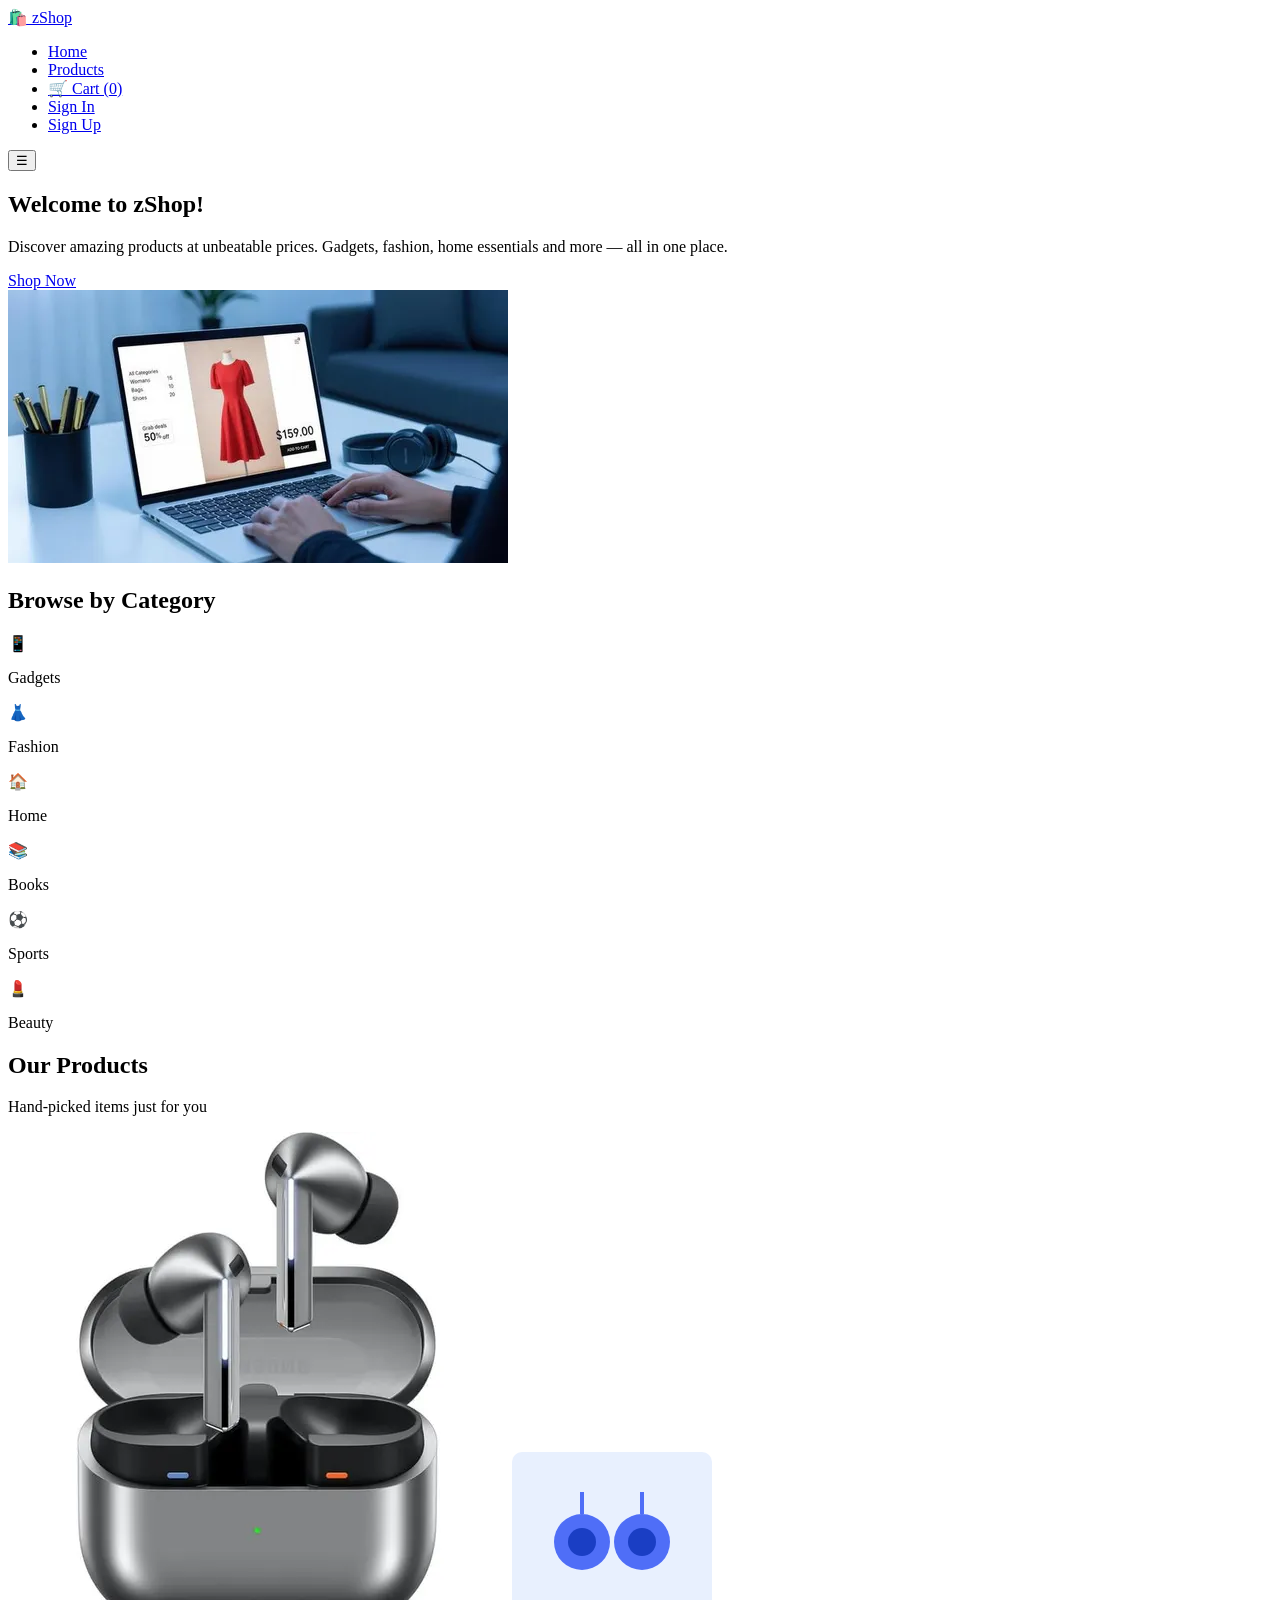
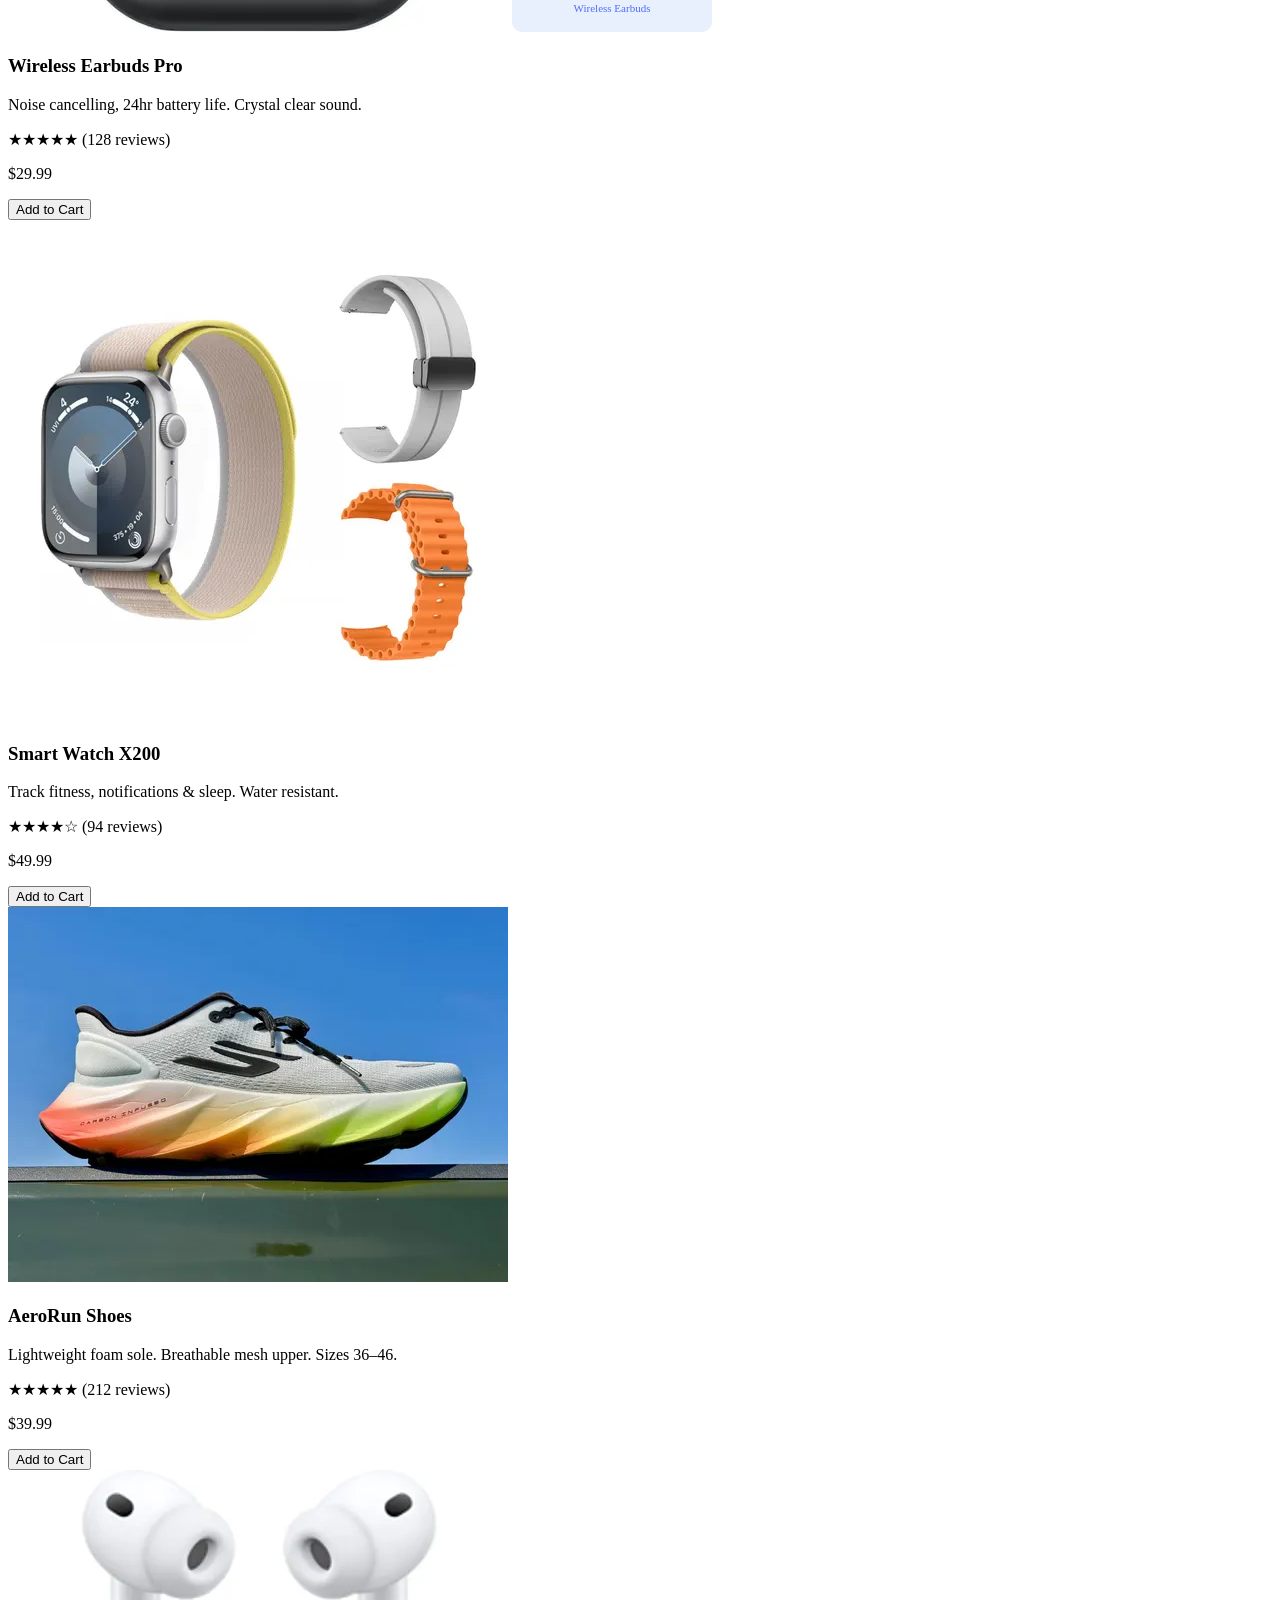
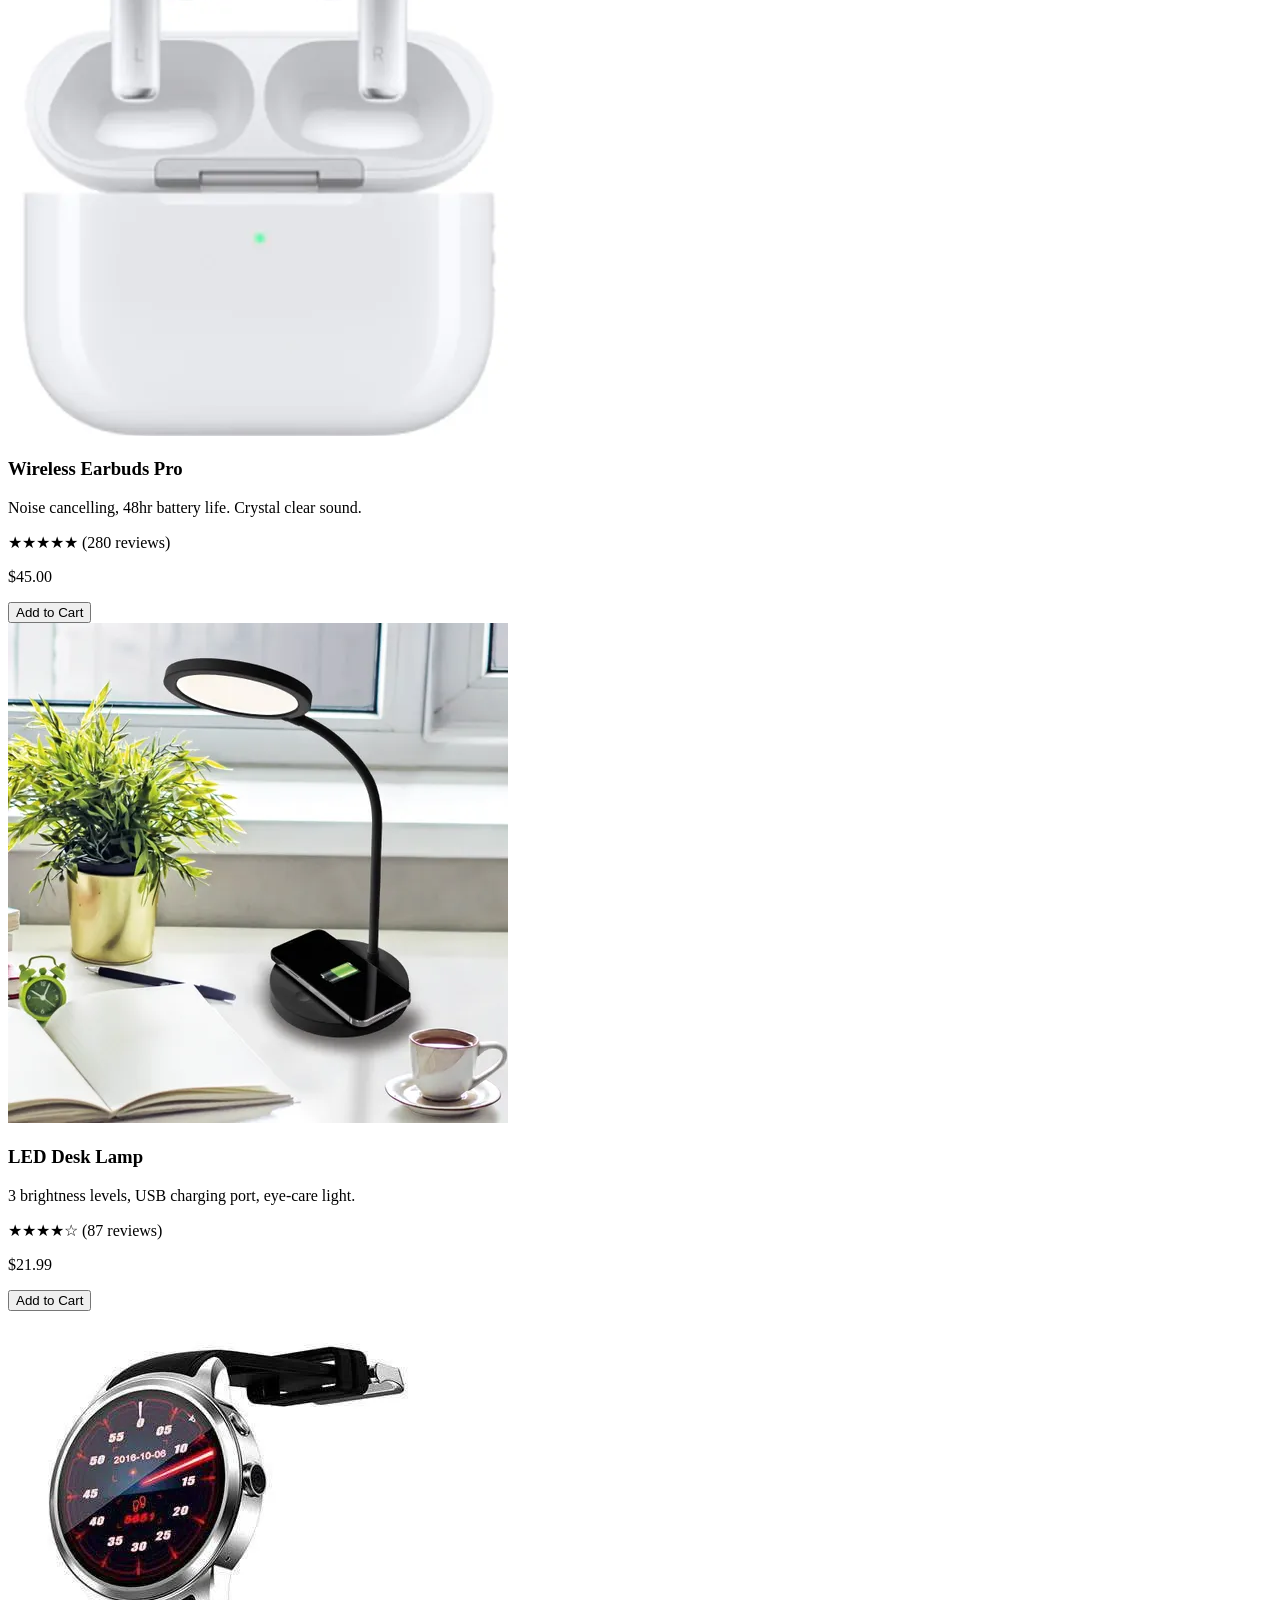
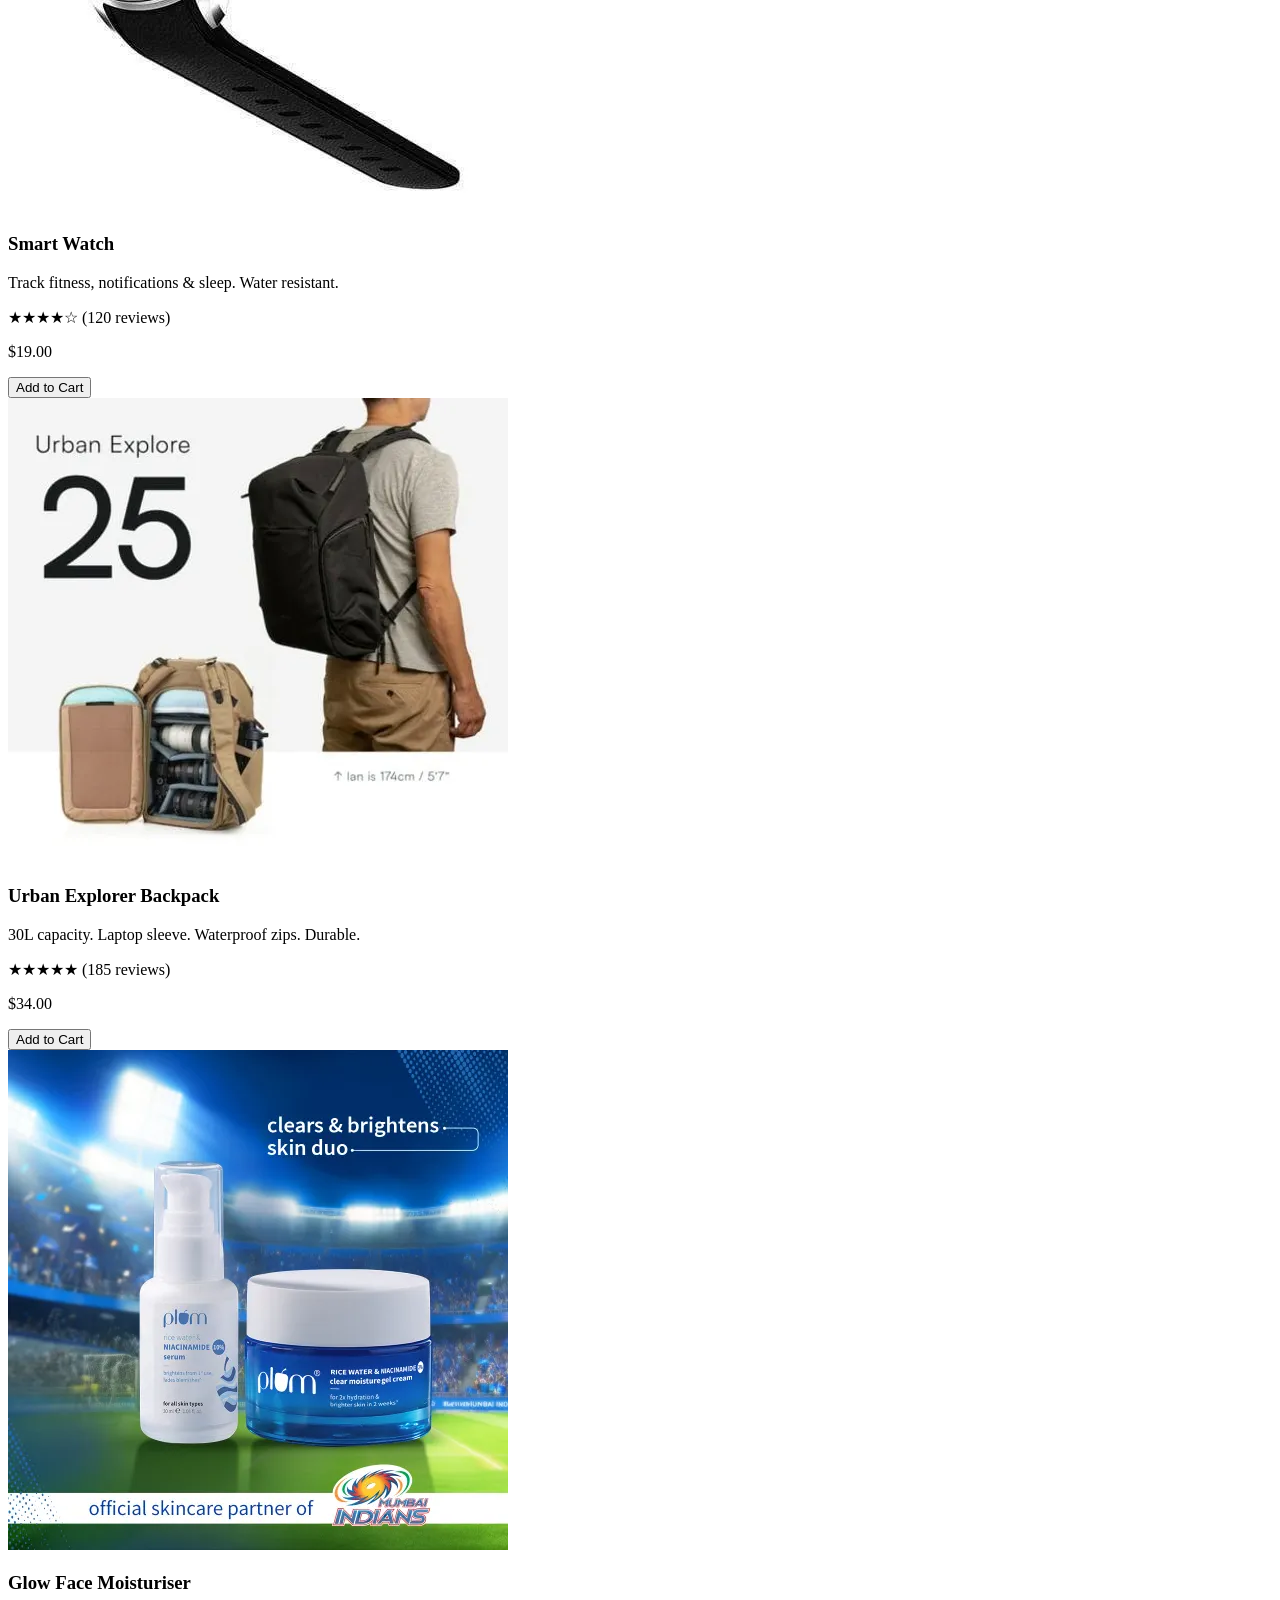
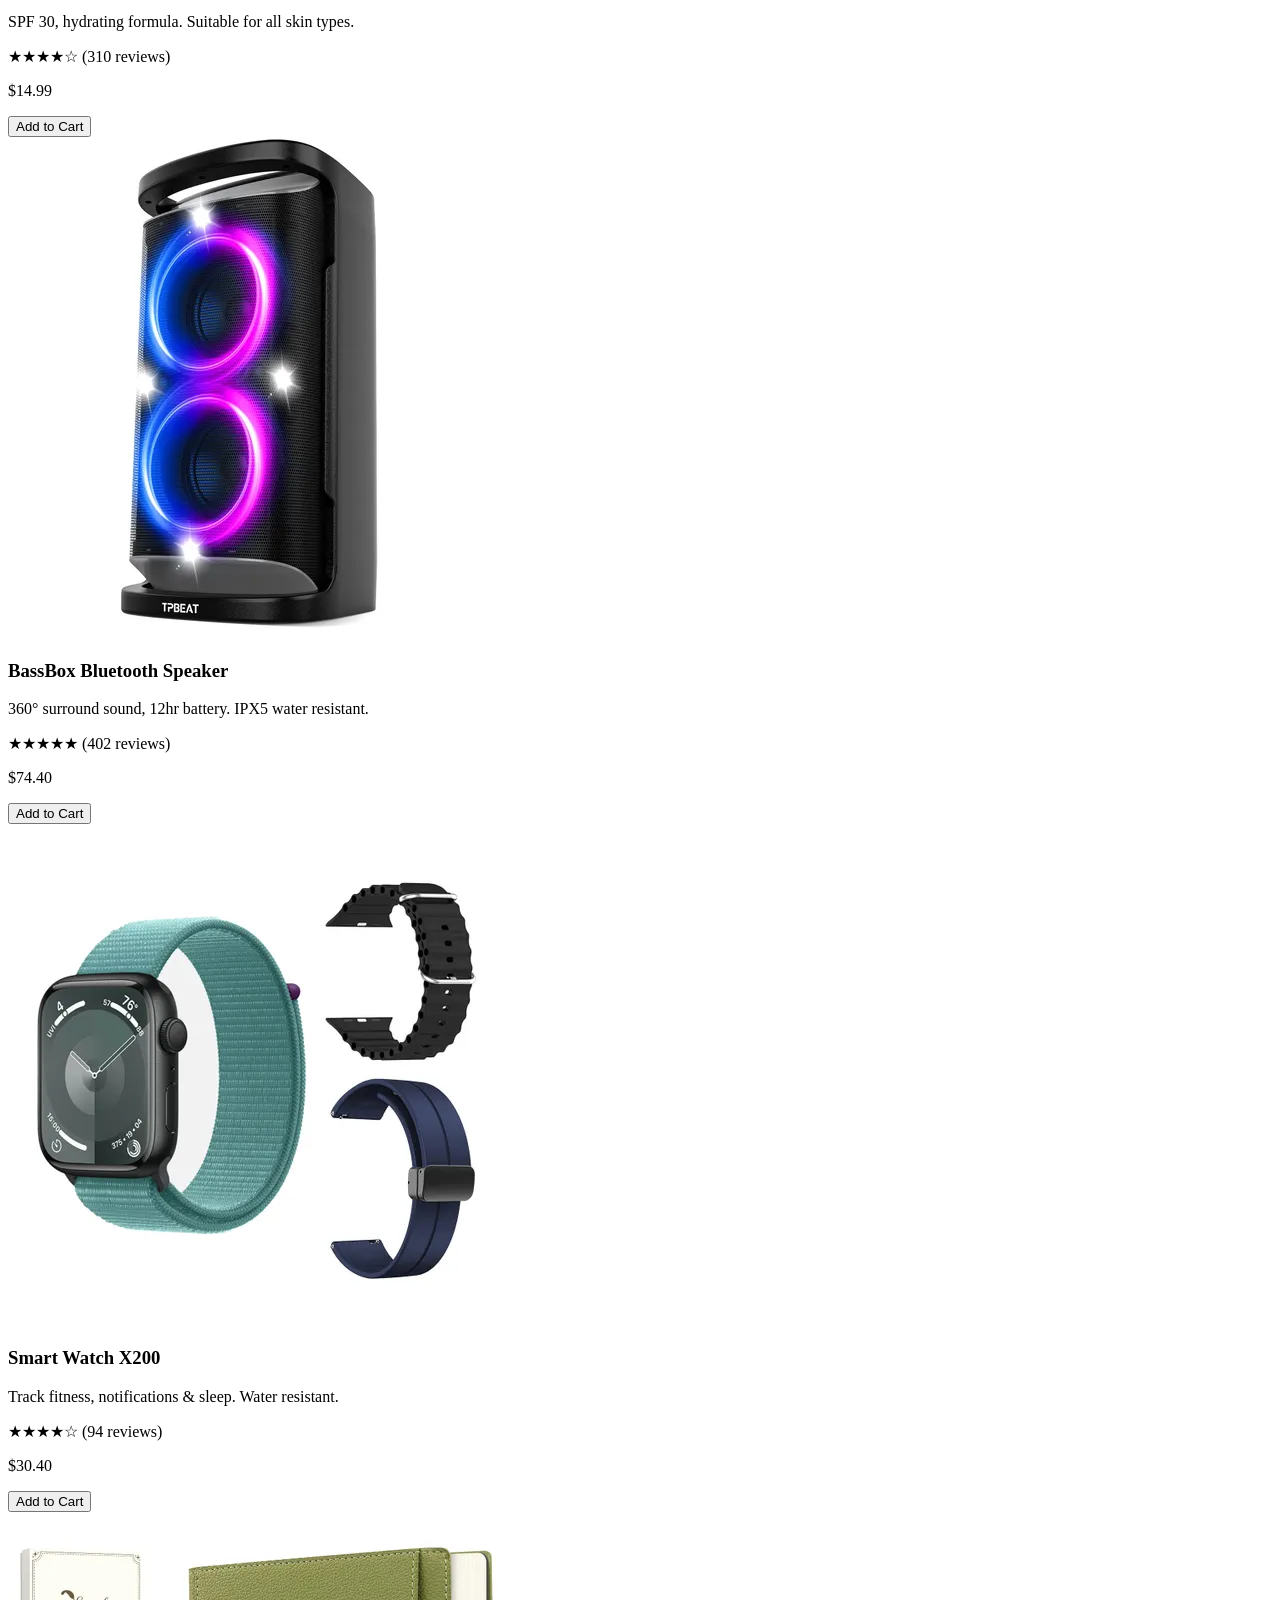
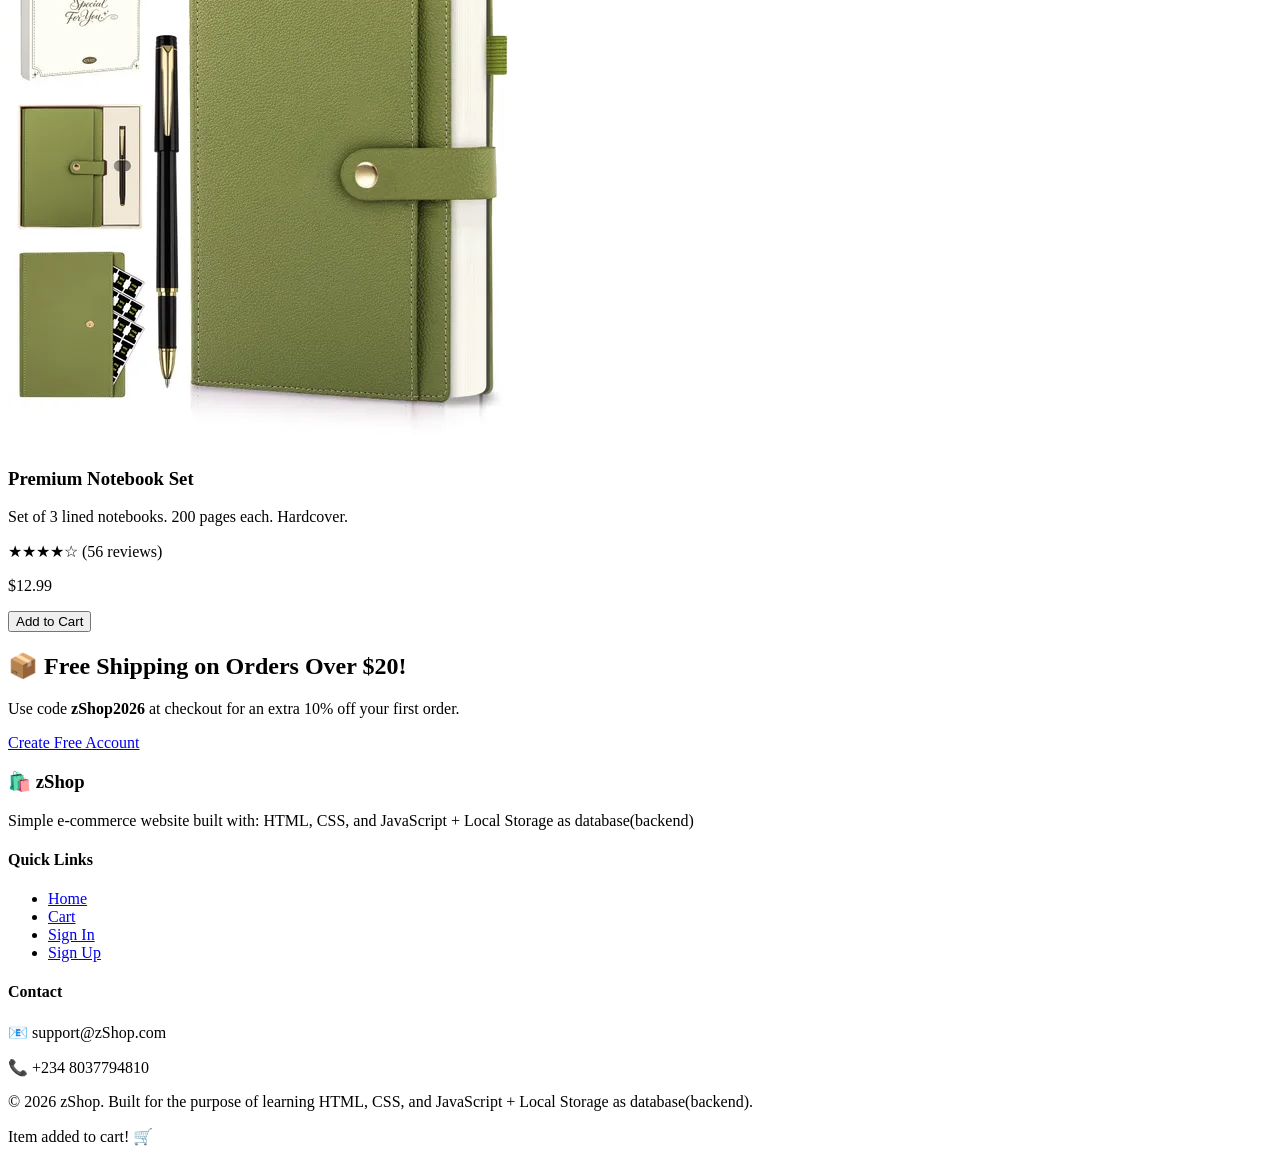
==== index.html @ 157aa1d8 "update: move other page file into pages directory" ====
<!DOCTYPE html>
<html lang="en">

  <head>
    <!-- The <head> section contains information ABOUT the page, not visible content -->

    <!-- This tells the browser what characters to use (standard for most languages) -->
    <meta charset="UTF-8" />

    <!-- This makes the page look correct on mobile phones -->
    <meta name="viewport" content="width=device-width, initial-scale=1.0" />

    <!-- The title that appears on the browser tab -->
    <title>zShop</title>

    <!-- 
      =============================================
      LINKING THE CSS FILE
      =============================================
      This line connects our style.css file to this HTML file.
      If you REMOVE this line, all the styling (colors, fonts, layout)
      will disappear and you will see plain HTML — that's great for teaching!
      The "rel" tells the browser this is a stylesheet.
      The "href" is the path to the CSS file.
    -->
    <link rel="stylesheet" href="style.css" />

    <!-- Google Font: Nunito (clean, friendly font for a shop) -->
    <link rel="preconnect" href="https://fonts.googleapis.com" />
    <link
      href="https://fonts.googleapis.com/css2?family=Nunito:wght@400;600;700;800&display=swap"
      rel="stylesheet"
    />
  </head>

  <body>
    <!-- 
      =============================================
      HEADER SECTION
      =============================================
      The <header> tag holds the top part of the page.
      It usually contains the logo and navigation links.
    -->
    <header class="site-header">

      <!-- Logo / Brand name -->
      <div class="logo">
        <a href="index.html">🛍️ zShop</a>
      </div>

      <!-- 
        NAVIGATION BAR
        <nav> holds links that help users move between pages.
        <ul> = unordered list (bullet list)
        <li> = list item
        <a>  = anchor tag (a clickable link)
      -->
      <nav class="main-nav">
        <ul>
          <li><a href="index.html" class="active">Home</a></li>
          <li><a href="index.html#products">Products</a></li>
          <li><a href="cart.html">🛒 Cart (<span id="cart-count">0</span>)</a></li>
          <li><a href="signin.html">Sign In</a></li>
          <li><a href="signup.html" class="btn-signup">Sign Up</a></li>
        </ul>
      </nav>

      <!-- Hamburger menu button (visible on small screens) -->
      <button class="hamburger" id="hamburger-btn">☰</button>

    </header>

    <!-- 
      =============================================
      MAIN CONTENT
      =============================================
      The <main> tag holds the main content of the page.
    -->
    <main>

      <!-- 
        HERO SECTION
        This is the big banner at the top of the page.
        "Hero" is a common web design term for this section.
      -->
      <section class="hero">
        <div class="hero-text">
          <h1>Welcome to zShop!</h1>
          <p>Discover amazing products at unbeatable prices. Gadgets, fashion, home essentials and more — all in one place.</p>
          <a href="#products" class="btn-hero">Shop Now</a>
        </div>
        <div class="hero-image">
          <!-- 
            SVG PLACEHOLDER IMAGE
            SVG stands for Scalable Vector Graphic. 
            This is a built-in image made with code.
            You can replace this with a real <img> tag later.
          -->

          <img src="./assets/images/hero-image.webp" alt="Hero Image">
        </div>
      </section>

      <!-- 
        =============================================
        CATEGORIES SECTION
        =============================================
        Quick category links to help users find items faster.
      -->
      <section class="categories">
        <h2>Browse by Category</h2>
        <div class="category-list">

          <div class="category-card">
            <span class="category-icon">📱</span>
            <p>Gadgets</p>
          </div>

          <div class="category-card">
            <span class="category-icon">👗</span>
            <p>Fashion</p>
          </div>

          <div class="category-card">
            <span class="category-icon">🏠</span>
            <p>Home</p>
          </div>

          <div class="category-card">
            <span class="category-icon">📚</span>
            <p>Books</p>
          </div>

          <div class="category-card">
            <span class="category-icon">⚽</span>
            <p>Sports</p>
          </div>

          <div class="category-card">
            <span class="category-icon">💄</span>
            <p>Beauty</p>
          </div>

        </div>
      </section>

      <!-- 
        =============================================
        PRODUCTS SECTION
        =============================================
        The "id" attribute is used to jump to this section when
        someone clicks "Shop Now" or "Products" in the nav.
        #products in a link means "go to the element with id=products".
      -->
      <section class="products-section" id="products">
        <h2>Our Products</h2>
        <p class="section-subtitle">Hand-picked items just for you</p>

        <!-- 
          PRODUCT GRID
          Each "product-card" is one product.
          They all sit inside "product-grid" which lines them up.
        -->
        <div class="product-grid">

          <!-- ===== PRODUCT 1: Wireless Earbuds ===== -->
          <div class="product-card">
            <div class="product-image">
                <img src="./assets/images/wireless-earbud-pro.webp" alt="Wireless Earbuds Pro">
              <svg viewBox="0 0 200 180" xmlns="http://www.w3.org/2000/svg" width="200" height="180">
                <rect width="200" height="180" fill="#e8f0fe" rx="10" />
                <circle cx="70" cy="90" r="28" fill="#4f6ef7" />
                <circle cx="130" cy="90" r="28" fill="#4f6ef7" />
                <circle cx="70" cy="90" r="14" fill="#1a3ec4" />
                <circle cx="130" cy="90" r="14" fill="#1a3ec4" />
                <line x1="70" y1="62" x2="70" y2="40" stroke="#4f6ef7" stroke-width="4" />
                <line x1="130" y1="62" x2="130" y2="40" stroke="#4f6ef7" stroke-width="4" />
                <text x="100" y="160" text-anchor="middle" fill="#4f6ef7" font-size="11">Wireless Earbuds</text>
              </svg>
            </div>
            <div class="product-info">
              <h3 class="product-name">Wireless Earbuds Pro</h3>
              <p class="product-description">Noise cancelling, 24hr battery life. Crystal clear sound.</p>
              <div class="product-rating">
                <span class="stars">★★★★★</span>
                <span class="review-count">(128 reviews)</span>
              </div>
              <p class="product-price">$29.99</p>
              <!-- 
                The "data-" attributes store information about the product.
                JavaScript will read these values when "Add to Cart" is clicked.
              -->
              <button
                class="btn-add-to-cart"
                data-id="1"
                data-name="Wireless Earbuds Pro"
                data-price="29.99"
                onclick="addToCart(this)"
              >
                Add to Cart
              </button>
            </div>
          </div>




          
          <!-- ===== PRODUCT 2: Smart Watch ===== -->
          <div class="product-card">
            <div class="product-image">
                <img src="./assets/images/smart-watch.webp" alt="">
            </div>
            <div class="product-info">
              <h3 class="product-name">Smart Watch X200</h3>
              <p class="product-description">Track fitness, notifications & sleep. Water resistant.</p>
              <div class="product-rating">
                <span class="stars">★★★★☆</span>
                <span class="review-count">(94 reviews)</span>
              </div>
              <p class="product-price">$49.99</p>
              <button
                class="btn-add-to-cart"
                data-id="2"
                data-name="Smart Watch X200"
                data-price="49.99"
                onclick="addToCart(this)"
              >
                Add to Cart
              </button>
            </div>
          </div>

          <!-- ===== PRODUCT 3: Running Shoes ===== -->
          <div class="product-card">
            <div class="product-image">
                <img src="./assets/images/AeroRun-Shoes.webp" alt="">
            </div>
            <div class="product-info">
              <h3 class="product-name">AeroRun Shoes</h3>
              <p class="product-description">Lightweight foam sole. Breathable mesh upper. Sizes 36–46.</p>
              <div class="product-rating">
                <span class="stars">★★★★★</span>
                <span class="review-count">(212 reviews)</span>
              </div>
              <p class="product-price">$39.99</p>
              <button
                class="btn-add-to-cart"
                data-id="3"
                data-name="AeroRun Shoes"
                data-price="39.99"
                onclick="addToCart(this)"
              >
                Add to Cart
              </button>
            </div>
          </div>


          <!-- ===== PRODUCT 4 : Wireless Earbuds ===== -->
          <div class="product-card">
            <div class="product-image">
                <img src="./assets/images/airpods_pro_3.webp" alt="Wireless Earbuds Pro">
            </div>
            <div class="product-info">
              <h3 class="product-name">Wireless Earbuds Pro</h3>
              <p class="product-description">Noise cancelling, 48hr battery life. Crystal clear sound.</p>
              <div class="product-rating">
                <span class="stars">★★★★★</span>
                <span class="review-count">(280 reviews)</span>
              </div>
              <p class="product-price">$45.00</p>
              <!-- 
                The "data-" attributes store information about the product.
                JavaScript will read these values when "Add to Cart" is clicked.
              -->
              <button
                class="btn-add-to-cart"
                data-id="1"
                data-name="Wireless Earbuds Pro"
                data-price="45.00"
                onclick="addToCart(this)"
              >
                Add to Cart
              </button>
            </div>
          </div>



          <!-- ===== PRODUCT 4: LED Desk Lamp ===== -->
          <div class="product-card">
            <div class="product-image">
                <img src="./assets/images/LED-Desk-Lamp.webp" alt="LED Desk Lamp">
            </div>
            <div class="product-info">
              <h3 class="product-name">LED Desk Lamp</h3>
              <p class="product-description">3 brightness levels, USB charging port, eye-care light.</p>
              <div class="product-rating">
                <span class="stars">★★★★☆</span>
                <span class="review-count">(87 reviews)</span>
              </div>
              <p class="product-price">$21.99</p>
              <button
                class="btn-add-to-cart"
                data-id="4"
                data-name="LED Desk Lamp"
                data-price="21.99"
                onclick="addToCart(this)"
              >
                Add to Cart
              </button>
            </div>
          </div>



          
          <!-- ===== PRODUCT 2: Smart Watch ===== -->
          <div class="product-card">
            <div class="product-image">
                <img src="./assets/images/smart-watch5.webp" alt="Smart Watch">
            </div>
            <div class="product-info">
              <h3 class="product-name">Smart Watch</h3>
              <p class="product-description">Track fitness, notifications & sleep. Water resistant.</p>
              <div class="product-rating">
                <span class="stars">★★★★☆</span>
                <span class="review-count">(120 reviews)</span>
              </div>
              <p class="product-price">$19.00</p>
              <button
                class="btn-add-to-cart"
                data-id="2"
                data-name="Smart Watch"
                data-price="19.00"
                onclick="addToCart(this)"
              >
                Add to Cart
              </button>
            </div>
          </div>




          <!-- ===== PRODUCT 5: Backpack ===== -->
          <div class="product-card">
            <div class="product-image">
                <img src="./assets/images/urban-explorer-backpack4.webp" alt="Urban Explorer Backpack">
            </div>
            <div class="product-info">
              <h3 class="product-name">Urban Explorer Backpack</h3>
              <p class="product-description">30L capacity. Laptop sleeve. Waterproof zips. Durable.</p>
              <div class="product-rating">
                <span class="stars">★★★★★</span>
                <span class="review-count">(185 reviews)</span>
              </div>
              <p class="product-price">$34.00</p>
              <button
                class="btn-add-to-cart"
                data-id="5"
                data-name="Urban Explorer Backpack"
                data-price="34.00"
                onclick="addToCart(this)"
              >
                Add to Cart
              </button>
            </div>
          </div>

          <!-- ===== PRODUCT 6: Face Moisturiser ===== -->
          <div class="product-card">
            <div class="product-image">
                <img src="./assets/images/glow-face-moisturiser5.webp" alt="Glow Face Moisturiser">
            </div>
            <div class="product-info">
              <h3 class="product-name">Glow Face Moisturiser</h3>
              <p class="product-description">SPF 30, hydrating formula. Suitable for all skin types.</p>
              <div class="product-rating">
                <span class="stars">★★★★☆</span>
                <span class="review-count">(310 reviews)</span>
              </div>
              <p class="product-price">$14.99</p>
              <button
                class="btn-add-to-cart"
                data-id="6"
                data-name="Glow Face Moisturiser"
                data-price="14.99"
                onclick="addToCart(this)"
              >
                Add to Cart
              </button>
            </div>
          </div>

          <!-- ===== PRODUCT 7: Bluetooth Speaker ===== -->
          <div class="product-card">
            <div class="product-image">
                <img src="./assets/images/bassBox-bluetooth-speaker6.webp" alt="BassBox Bluetooth Speaker">
            </div>
            <div class="product-info">
              <h3 class="product-name">BassBox Bluetooth Speaker</h3>
              <p class="product-description">360° surround sound, 12hr battery. IPX5 water resistant.</p>
              <div class="product-rating">
                <span class="stars">★★★★★</span>
                <span class="review-count">(402 reviews)</span>
              </div>
              <p class="product-price">$74.40</p>
              <button
                class="btn-add-to-cart"
                data-id="7"
                data-name="BassBox Bluetooth Speaker"
                data-price="74.40"
                onclick="addToCart(this)"
              >
                Add to Cart
              </button>
            </div>
          </div>




          
          <!-- ===== PRODUCT 2: Smart Watch ===== -->
          <div class="product-card">
            <div class="product-image">
                <img src="./assets/images/smart-watch2.webp" alt="">
            </div>
            <div class="product-info">
              <h3 class="product-name">Smart Watch X200</h3>
              <p class="product-description">Track fitness, notifications & sleep. Water resistant.</p>
              <div class="product-rating">
                <span class="stars">★★★★☆</span>
                <span class="review-count">(94 reviews)</span>
              </div>
              <p class="product-price">$30.40</p>
              <button
                class="btn-add-to-cart"
                data-id="2"
                data-name="Smart Watch X200"
                data-price="30.40"
                onclick="addToCart(this)"
              >
                Add to Cart
              </button>
            </div>
          </div>




          <!-- ===== PRODUCT 8: Notebook Set ===== -->
          <div class="product-card">
            <div class="product-image">
                <img src="./assets/images/premium-notebook-set8.webp" alt="Premium Notebook Set">
            </div>
            <div class="product-info">
              <h3 class="product-name">Premium Notebook Set</h3>
              <p class="product-description">Set of 3 lined notebooks. 200 pages each. Hardcover.</p>
              <div class="product-rating">
                <span class="stars">★★★★☆</span>
                <span class="review-count">(56 reviews)</span>
              </div>
              <p class="product-price">$12.99</p>
              <button
                class="btn-add-to-cart"
                data-id="8"
                data-name="Premium Notebook Set"
                data-price="12.99"
                onclick="addToCart(this)"
              >
                Add to Cart
              </button>
            </div>
          </div>

        </div>
        <!-- End of product-grid -->

      </section>
      <!-- End of products-section -->

      <!-- 
        =============================================
        BANNER / PROMO SECTION
        =============================================
      -->
      <section class="promo-banner">
        <div class="promo-content">
          <h2>📦 Free Shipping on Orders Over $20!</h2>
          <p>Use code <strong>zShop2026</strong> at checkout for an extra 10% off your first order.</p>
          <a href="signup.html" class="btn-promo">Create Free Account</a>
        </div>
      </section>

    </main>
    <!-- End of main -->

    <!-- 
      =============================================
      FOOTER SECTION
      =============================================
      The <footer> tag holds information at the bottom of the page.
    -->
    <footer class="site-footer">
      <div class="footer-content">

        <div class="footer-brand">
          <h3>🛍️ zShop</h3>
          <p>Simple e-commerce website built with: HTML, CSS, and JavaScript + Local Storage as database(backend)</p>
        </div>

        <div class="footer-links">
          <h4>Quick Links</h4>
          <ul>
            <li><a href="index.html">Home</a></li>
            <li><a href="cart.html">Cart</a></li>
            <li><a href="signin.html">Sign In</a></li>
            <li><a href="signup.html">Sign Up</a></li>
          </ul>
        </div>

        <div class="footer-contact">
          <h4>Contact</h4>
          <p>📧 support@zShop.com</p>
          <p>📞 +234 8037794810 </p>
        </div>

      </div>

      <!-- Copyright line at the very bottom -->
      <div class="footer-bottom">
        <p>© 2026 zShop. Built for the purpose of learning HTML, CSS, and JavaScript + Local Storage as database(backend).</p>
      </div>

    </footer>

    <!-- 
      =============================================
      A small toast notification (pops up when item added to cart)
      This is hidden by default. JavaScript will show it.
    -->
    <div class="toast" id="toast-message">
      Item added to cart! 🛒
    </div>

    <!-- 
      =============================================
      LINKING THE JAVASCRIPT FILE
      =============================================
      This connects our main.js file.
      It goes at the BOTTOM of the body so the HTML loads first.
      If you REMOVE this line, buttons won't work.
      The "defer" keyword means: wait for HTML to load, then run JS.
    -->
    <script src="script.js"></script>

  </body>

</html>
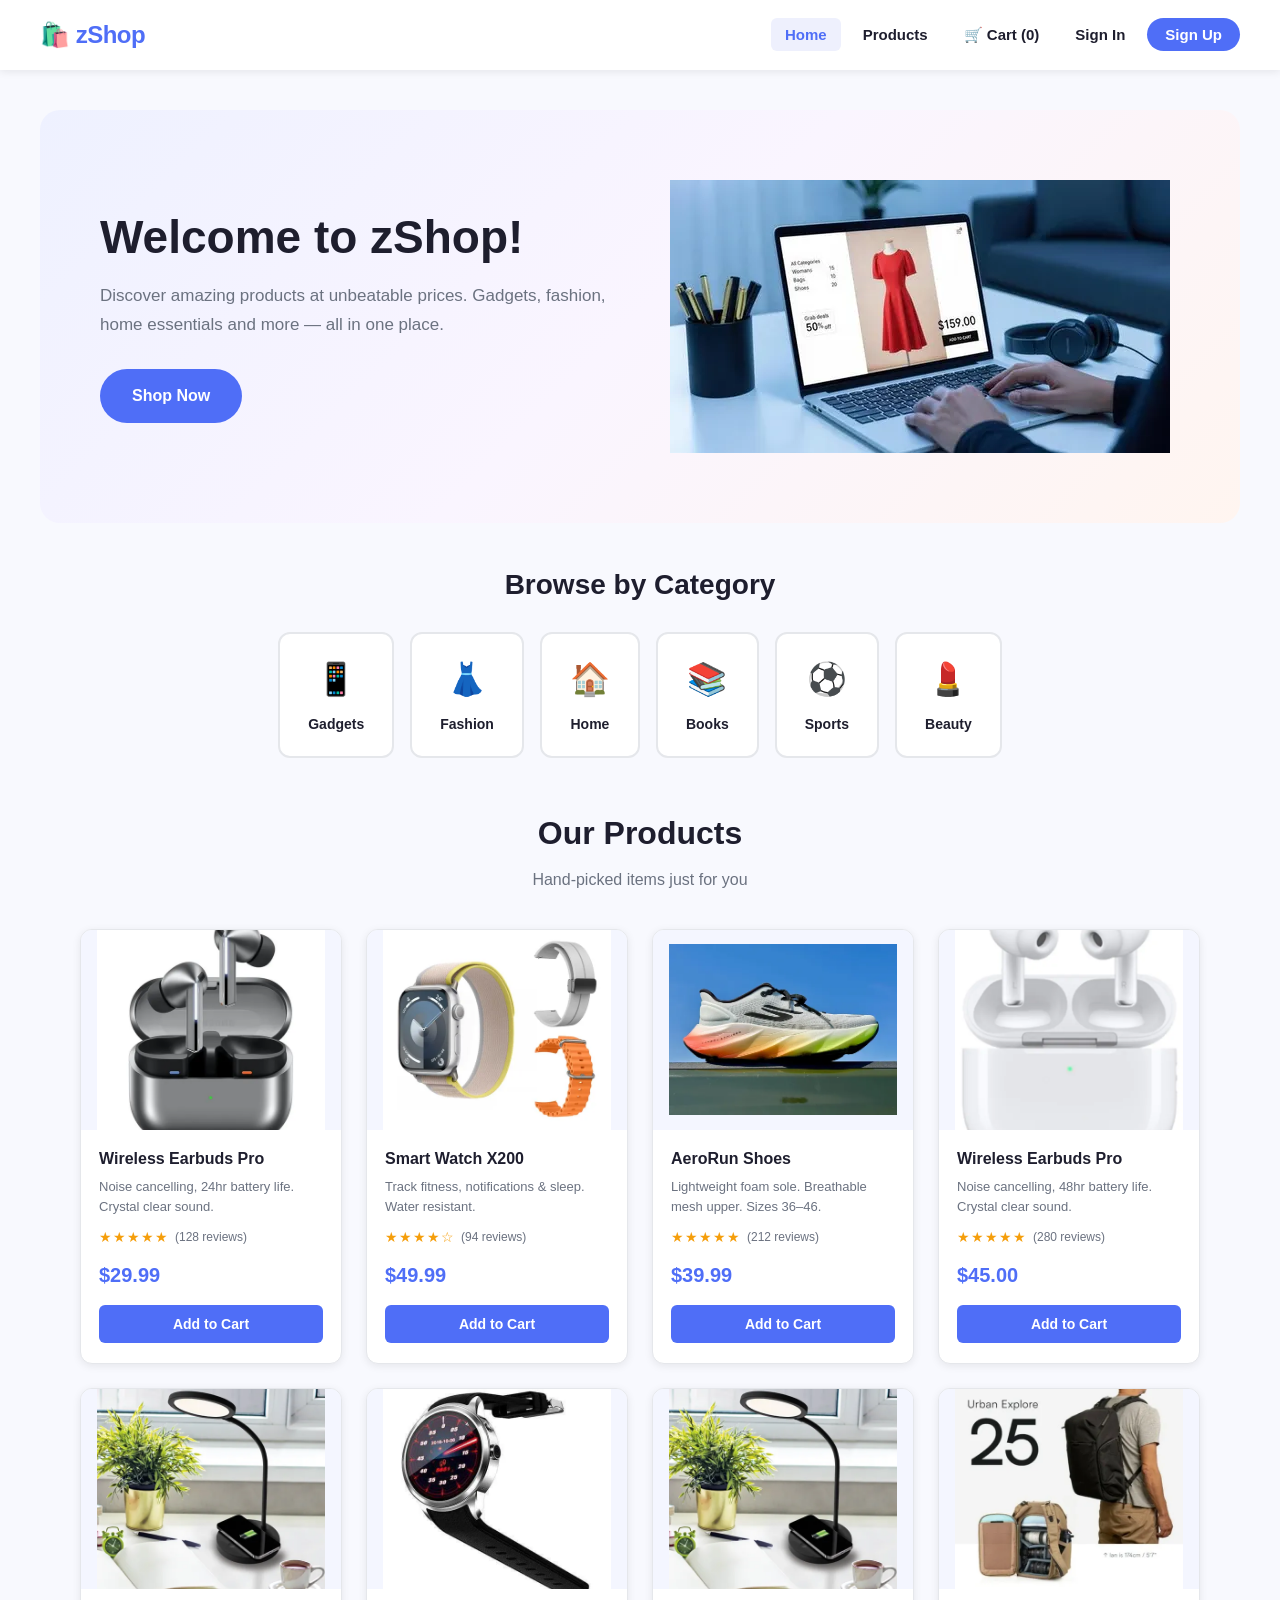
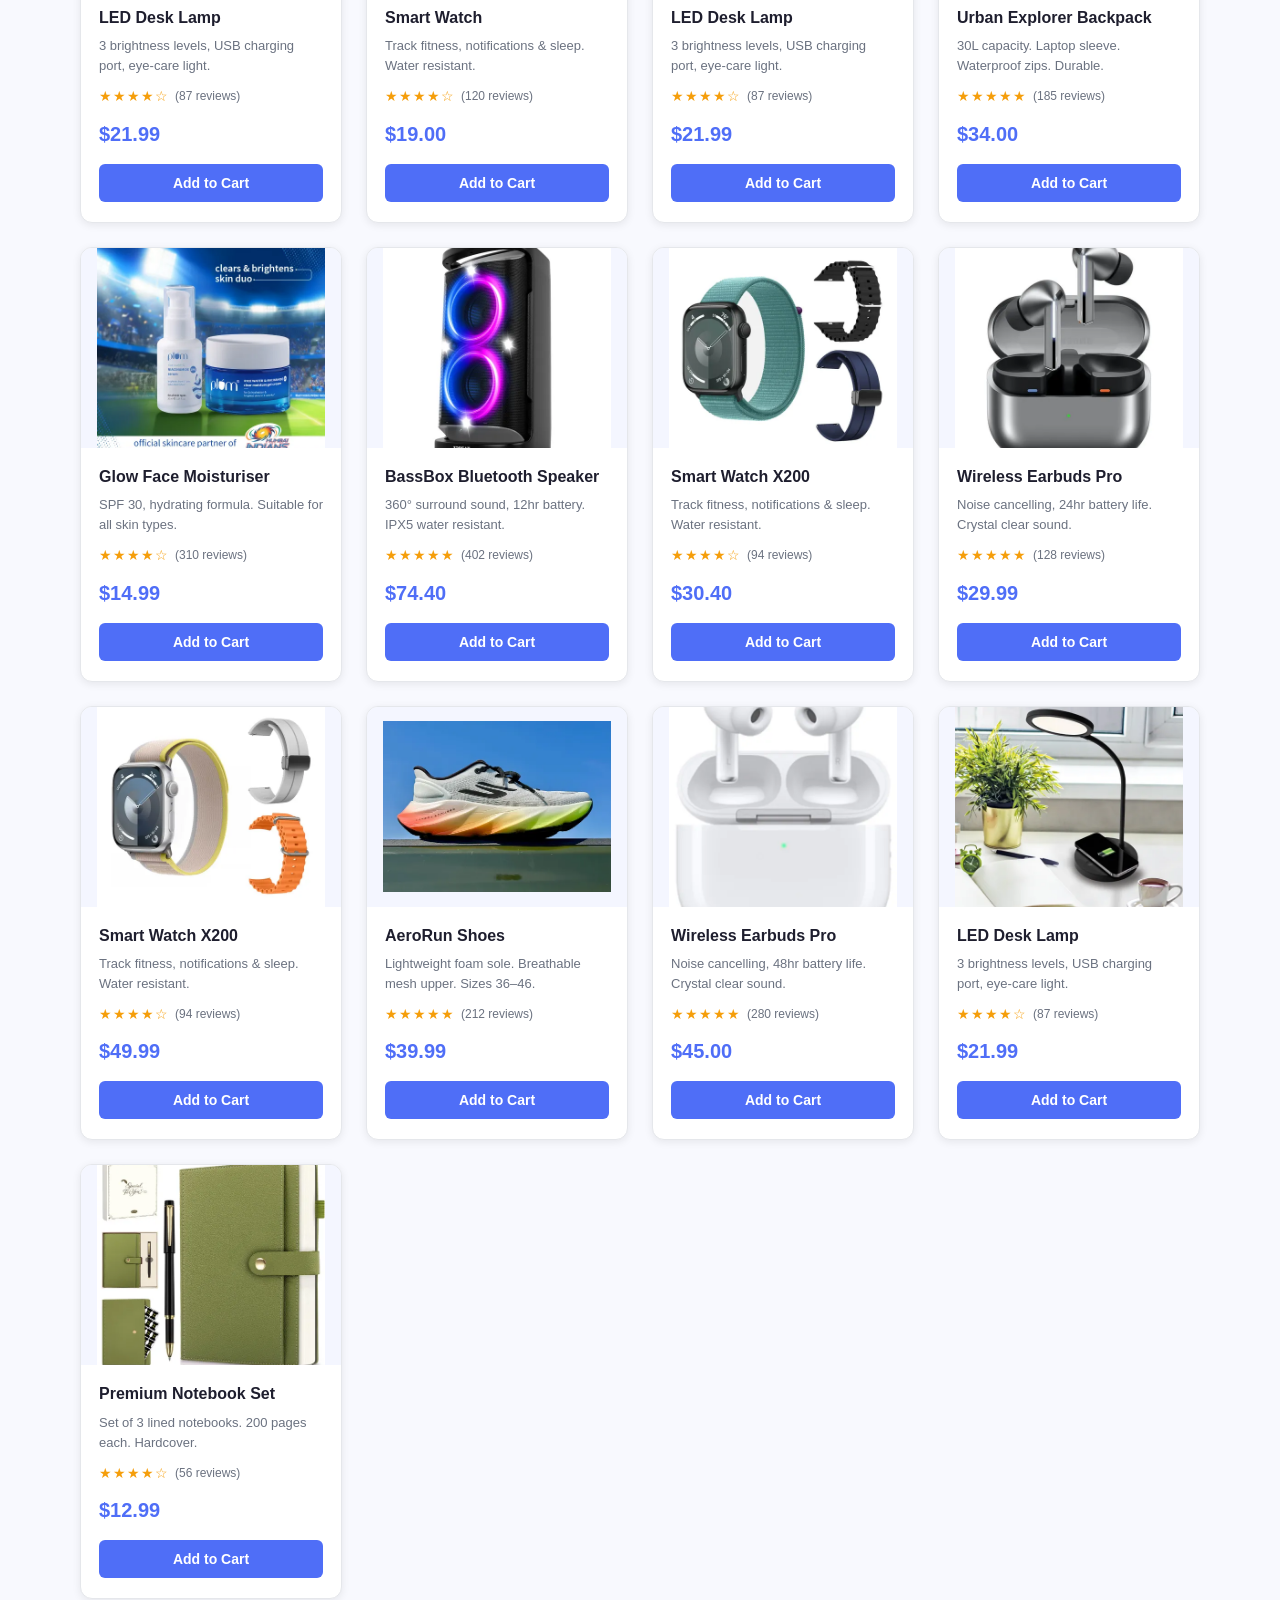
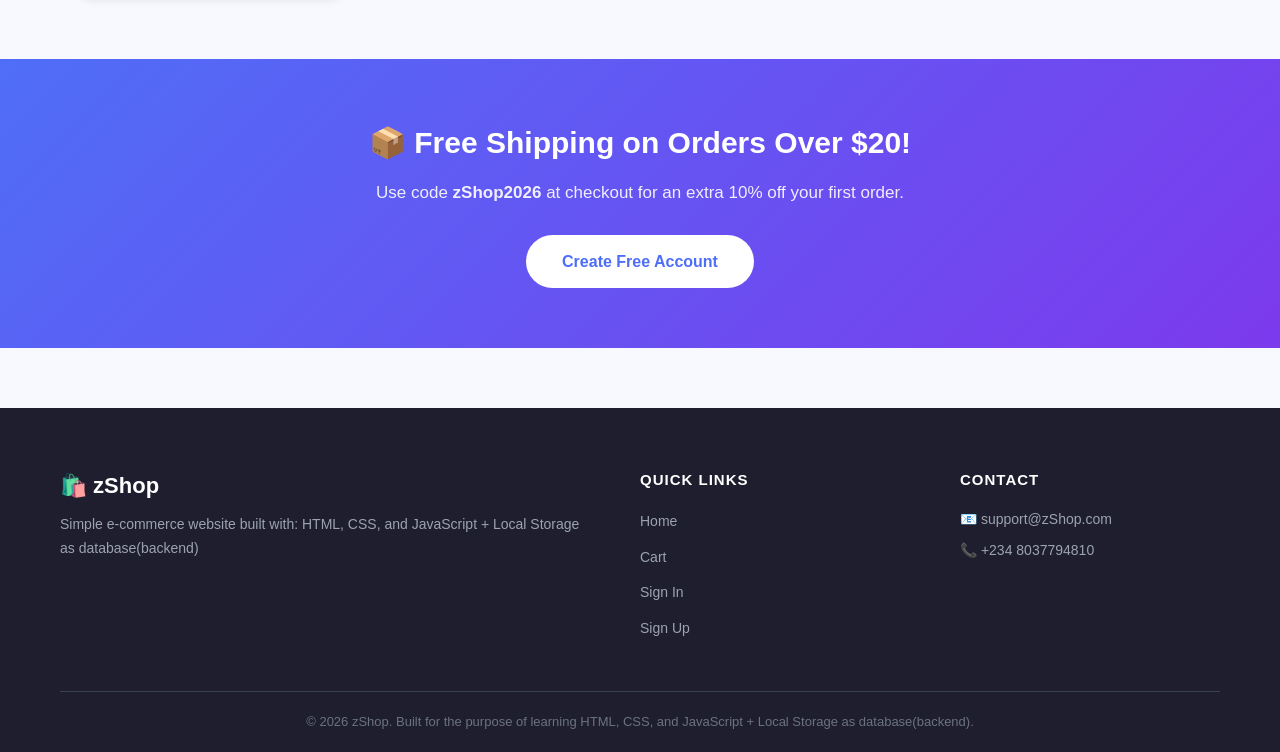
==== commit 38c0564a: "update: add more prodduct and correct page linking" ====
--- a/index.html
+++ b/index.html
@@ -23,7 +23,7 @@
       The "rel" tells the browser this is a stylesheet.
       The "href" is the path to the CSS file.
     -->
-    <link rel="stylesheet" href="style.css" />
+    <link rel="stylesheet" href="./pages/style.css" />
 
     <!-- Google Font: Nunito (clean, friendly font for a shop) -->
     <link rel="preconnect" href="https://fonts.googleapis.com" />
@@ -59,9 +59,9 @@
         <ul>
           <li><a href="index.html" class="active">Home</a></li>
           <li><a href="index.html#products">Products</a></li>
-          <li><a href="cart.html">🛒 Cart (<span id="cart-count">0</span>)</a></li>
-          <li><a href="signin.html">Sign In</a></li>
-          <li><a href="signup.html" class="btn-signup">Sign Up</a></li>
+          <li><a href="./pages/cart.html">🛒 Cart (<span id="cart-count">0</span>)</a></li>
+          <li><a href="./pages/signin.html">Sign In</a></li>
+          <li><a href="./pages/signup.html" class="btn-signup">Sign Up</a></li>
         </ul>
       </nav>
 
@@ -344,6 +344,32 @@
 
 
 
+          <!-- ===== PRODUCT 4: LED Desk Lamp ===== -->
+          <div class="product-card">
+            <div class="product-image">
+                <img src="./assets/images/LED-Desk-Lamp.webp  " alt="LED Desk Lamp">
+            </div>
+            <div class="product-info">
+              <h3 class="product-name">LED Desk Lamp</h3>
+              <p class="product-description">3 brightness levels, USB charging port, eye-care light.</p>
+              <div class="product-rating">
+                <span class="stars">★★★★☆</span>
+                <span class="review-count">(87 reviews)</span>
+              </div>
+              <p class="product-price">$21.99</p>
+              <button
+                class="btn-add-to-cart"
+                data-id="4"
+                data-name="LED Desk Lamp"
+                data-price="21.99"
+                onclick="addToCart(this)"
+              >
+                Add to Cart
+              </button>
+            </div>
+          </div>
+
+
           <!-- ===== PRODUCT 5: Backpack ===== -->
           <div class="product-card">
             <div class="product-image">
@@ -448,6 +474,158 @@
             </div>
           </div>
 
+
+
+          
+          <!-- ===== PRODUCT 1: Wireless Earbuds ===== -->
+          <div class="product-card">
+            <div class="product-image">
+                <img src="./assets/images/wireless-earbud-pro.webp" alt="Wireless Earbuds Pro">
+              <svg viewBox="0 0 200 180" xmlns="http://www.w3.org/2000/svg" width="200" height="180">
+                <rect width="200" height="180" fill="#e8f0fe" rx="10" />
+                <circle cx="70" cy="90" r="28" fill="#4f6ef7" />
+                <circle cx="130" cy="90" r="28" fill="#4f6ef7" />
+                <circle cx="70" cy="90" r="14" fill="#1a3ec4" />
+                <circle cx="130" cy="90" r="14" fill="#1a3ec4" />
+                <line x1="70" y1="62" x2="70" y2="40" stroke="#4f6ef7" stroke-width="4" />
+                <line x1="130" y1="62" x2="130" y2="40" stroke="#4f6ef7" stroke-width="4" />
+                <text x="100" y="160" text-anchor="middle" fill="#4f6ef7" font-size="11">Wireless Earbuds</text>
+              </svg>
+            </div>
+            <div class="product-info">
+              <h3 class="product-name">Wireless Earbuds Pro</h3>
+              <p class="product-description">Noise cancelling, 24hr battery life. Crystal clear sound.</p>
+              <div class="product-rating">
+                <span class="stars">★★★★★</span>
+                <span class="review-count">(128 reviews)</span>
+              </div>
+              <p class="product-price">$29.99</p>
+              <!-- 
+                The "data-" attributes store information about the product.
+                JavaScript will read these values when "Add to Cart" is clicked.
+              -->
+              <button
+                class="btn-add-to-cart"
+                data-id="1"
+                data-name="Wireless Earbuds Pro"
+                data-price="29.99"
+                onclick="addToCart(this)"
+              >
+                Add to Cart
+              </button>
+            </div>
+          </div>
+
+
+
+
+          
+          <!-- ===== PRODUCT 2: Smart Watch ===== -->
+          <div class="product-card">
+            <div class="product-image">
+                <img src="./assets/images/smart-watch.webp" alt="">
+            </div>
+            <div class="product-info">
+              <h3 class="product-name">Smart Watch X200</h3>
+              <p class="product-description">Track fitness, notifications & sleep. Water resistant.</p>
+              <div class="product-rating">
+                <span class="stars">★★★★☆</span>
+                <span class="review-count">(94 reviews)</span>
+              </div>
+              <p class="product-price">$49.99</p>
+              <button
+                class="btn-add-to-cart"
+                data-id="2"
+                data-name="Smart Watch X200"
+                data-price="49.99"
+                onclick="addToCart(this)"
+              >
+                Add to Cart
+              </button>
+            </div>
+          </div>
+
+          <!-- ===== PRODUCT 3: Running Shoes ===== -->
+          <div class="product-card">
+            <div class="product-image">
+                <img src="./assets/images/AeroRun-Shoes.webp" alt="">
+            </div>
+            <div class="product-info">
+              <h3 class="product-name">AeroRun Shoes</h3>
+              <p class="product-description">Lightweight foam sole. Breathable mesh upper. Sizes 36–46.</p>
+              <div class="product-rating">
+                <span class="stars">★★★★★</span>
+                <span class="review-count">(212 reviews)</span>
+              </div>
+              <p class="product-price">$39.99</p>
+              <button
+                class="btn-add-to-cart"
+                data-id="3"
+                data-name="AeroRun Shoes"
+                data-price="39.99"
+                onclick="addToCart(this)"
+              >
+                Add to Cart
+              </button>
+            </div>
+          </div>
+
+
+          <!-- ===== PRODUCT 4 : Wireless Earbuds ===== -->
+          <div class="product-card">
+            <div class="product-image">
+                <img src="./assets/images/airpods_pro_3.webp" alt="Wireless Earbuds Pro">
+            </div>
+            <div class="product-info">
+              <h3 class="product-name">Wireless Earbuds Pro</h3>
+              <p class="product-description">Noise cancelling, 48hr battery life. Crystal clear sound.</p>
+              <div class="product-rating">
+                <span class="stars">★★★★★</span>
+                <span class="review-count">(280 reviews)</span>
+              </div>
+              <p class="product-price">$45.00</p>
+              <!-- 
+                The "data-" attributes store information about the product.
+                JavaScript will read these values when "Add to Cart" is clicked.
+              -->
+              <button
+                class="btn-add-to-cart"
+                data-id="1"
+                data-name="Wireless Earbuds Pro"
+                data-price="45.00"
+                onclick="addToCart(this)"
+              >
+                Add to Cart
+              </button>
+            </div>
+          </div>
+
+
+
+          <!-- ===== PRODUCT 4: LED Desk Lamp ===== -->
+          <div class="product-card">
+            <div class="product-image">
+                <img src="./assets/images/LED-Desk-Lamp.webp" alt="LED Desk Lamp">
+            </div>
+            <div class="product-info">
+              <h3 class="product-name">LED Desk Lamp</h3>
+              <p class="product-description">3 brightness levels, USB charging port, eye-care light.</p>
+              <div class="product-rating">
+                <span class="stars">★★★★☆</span>
+                <span class="review-count">(87 reviews)</span>
+              </div>
+              <p class="product-price">$21.99</p>
+              <button
+                class="btn-add-to-cart"
+                data-id="4"
+                data-name="LED Desk Lamp"
+                data-price="21.99"
+                onclick="addToCart(this)"
+              >
+                Add to Cart
+              </button>
+            </div>
+          </div>
 
 
 
--- a/pages/style.css
+++ b/pages/style.css
@@ -0,0 +1,1254 @@
+/*
+  ================================================================
+  SHOPLEARN — style.css
+  ================================================================
+  This file controls ALL the visual appearance of the website.
+  If you unlink this file from index.html, the page will look
+  like plain text — no colors, no layout, no fonts. That is
+  perfectly normal! That is what raw HTML looks like.
+
+  HOW CSS WORKS:
+  selector { property: value; }
+
+  The SELECTOR picks which HTML element to style.
+  The PROPERTY is what you want to change (color, size, etc).
+  The VALUE is what you want it to look like.
+
+  Example:
+  h1 { color: blue; }
+  — This makes every <h1> text blue.
+  ================================================================
+*/
+
+
+/* ================================================================
+   1. CSS VARIABLES (Custom Properties)
+   ================================================================
+   Variables let us store values and reuse them everywhere.
+   If we want to change the main blue color, we change it ONCE here
+   and it updates everywhere on the page automatically.
+   Variables are defined inside :root which means "the whole page".
+*/
+
+:root {
+  --color-primary: #4f6ef7;       /* Main blue used for buttons, links */
+  --color-primary-dark: #3a56d4;  /* Darker blue for hover effects */
+  --color-accent: #ff6b35;        /* Orange accent for highlights */
+  --color-background: #f8f9fe;    /* Very light blue-grey page background */
+  --color-white: #ffffff;
+  --color-text: #1e1e2e;          /* Dark text colour */
+  --color-text-light: #6b7280;    /* Grey text for descriptions */
+  --color-border: #e5e7eb;        /* Light grey for borders */
+  --color-success: #22c55e;       /* Green for success messages */
+  --color-star: #f59e0b;          /* Gold/amber for star ratings */
+
+  --font-main: 'Nunito', sans-serif;
+
+  --shadow-small: 0px 2px 8px rgba(0, 0, 0, 0.08);
+  --shadow-medium: 0px 4px 20px rgba(0, 0, 0, 0.12);
+  --shadow-large: 0px 8px 32px rgba(0, 0, 0, 0.16);
+
+  --border-radius: 12px;
+  --border-radius-small: 6px;
+  --border-radius-large: 20px;
+}
+
+
+/* ================================================================
+   2. RESET & BASE STYLES
+   ================================================================
+   Different browsers have their own default styles.
+   A "reset" removes those defaults so our page looks the same
+   everywhere (Chrome, Firefox, Safari, etc.).
+*/
+
+/* This selects EVERY single element on the page */
+* {
+  margin: 0;              /* Remove default spacing outside elements */
+  padding: 0;             /* Remove default spacing inside elements */
+  box-sizing: border-box; /* Makes sizing more predictable */
+}
+
+/* Base styles for the whole page */
+body {
+  font-family: var(--font-main);
+  background-color: var(--color-background);
+  color: var(--color-text);
+  font-size: 16px;
+  line-height: 1.6;       /* Space between lines of text */
+}
+
+/* Remove bullet points from ALL lists on the page */
+ul {
+  list-style: none;
+}
+
+/* Remove the underline from ALL links on the page */
+a {
+  text-decoration: none;
+  color: inherit;         /* Inherit means "use the same color as the parent" */
+}
+
+/* Make images flexible so they never overflow their container */
+img {
+  max-width: 100%;
+  display: block;
+}
+
+/* Make SVG images also flexible */
+svg {
+  max-width: 100%;
+  height: auto;
+}
+
+
+/* ================================================================
+   3. REUSABLE UTILITY CLASS
+   ================================================================
+   A "container" limits the width of content so it doesn't stretch
+   too wide on big screens. We centre it with "margin: 0 auto".
+*/
+
+.container {
+  max-width: 1200px;
+  margin: 0 auto;
+  padding: 0 20px;
+}
+
+
+/* ================================================================
+   4. HEADER & NAVIGATION
+   ================================================================
+   The <header> sticks to the top of the page as the user scrolls.
+*/
+
+.site-header {
+  background-color: var(--color-white);
+  box-shadow: var(--shadow-small);
+  padding: 16px 40px;
+  display: flex;                /* Flexbox lines children up in a row */
+  align-items: center;          /* Align them vertically in the middle */
+  justify-content: space-between; /* Push logo left, nav right */
+  position: sticky;             /* Sticks to the top when scrolling */
+  top: 0;                       /* Distance from the top of the screen */
+  z-index: 100;                 /* Keeps header above other content */
+}
+
+/* Logo text */
+.logo a {
+  font-size: 24px;
+  font-weight: 800;
+  color: var(--color-primary);
+  letter-spacing: -0.5px;
+}
+
+.logo a:hover {
+  color: var(--color-primary-dark);
+}
+
+/* Navigation links container */
+.main-nav ul {
+  display: flex;
+  align-items: center;
+  gap: 8px;                     /* Space between each nav item */
+}
+
+/* Each individual nav link */
+.main-nav ul li a {
+  font-size: 15px;
+  font-weight: 600;
+  color: var(--color-text);
+  padding: 8px 14px;
+  border-radius: var(--border-radius-small);
+  transition: background-color 0.2s, color 0.2s; /* Smooth hover effect */
+}
+
+/* When mouse hovers over a nav link */
+.main-nav ul li a:hover {
+  background-color: #eef0fd;
+  color: var(--color-primary);
+}
+
+/* The currently active page link */
+.main-nav ul li a.active {
+  color: var(--color-primary);
+  background-color: #eef0fd;
+}
+
+/* Sign Up button in the nav (looks different from other links) */
+.main-nav ul li a.btn-signup {
+  background-color: var(--color-primary);
+  color: var(--color-white);
+  padding: 8px 18px;
+  border-radius: 20px;
+}
+
+.main-nav ul li a.btn-signup:hover {
+  background-color: var(--color-primary-dark);
+}
+
+/* The hamburger menu icon — hidden on big screens, shown on mobile */
+.hamburger {
+  display: none;            /* Hidden by default (desktop) */
+  font-size: 26px;
+  background: none;         /* No background colour */
+  border: none;             /* No border */
+  cursor: pointer;          /* Shows a hand icon when you hover */
+  color: var(--color-text);
+}
+
+
+/* ================================================================
+   5. HERO SECTION
+   ================================================================
+   The big banner at the top of the homepage.
+*/
+
+.hero {
+  display: flex;
+  align-items: center;
+  justify-content: space-between;
+  gap: 40px;
+  padding: 70px 60px;
+  background: linear-gradient(135deg, #eef1ff 0%, #faf5ff 50%, #fff5f0 100%);
+  max-width: 1200px;
+  margin: 40px auto;
+  border-radius: var(--border-radius-large);
+}
+
+/* The left side text block */
+.hero-text {
+  flex: 1;                  /* Takes up available space */
+  max-width: 520px;
+}
+
+.hero-text h1 {
+  font-size: 46px;
+  font-weight: 800;
+  color: var(--color-text);
+  line-height: 1.15;
+  margin-bottom: 18px;
+}
+
+.hero-text p {
+  font-size: 17px;
+  color: var(--color-text-light);
+  margin-bottom: 30px;
+  line-height: 1.7;
+}
+
+/* Hero "Shop Now" button */
+.btn-hero {
+  display: inline-block;
+  background-color: var(--color-primary);
+  color: var(--color-white);
+  font-size: 16px;
+  font-weight: 700;
+  padding: 14px 32px;
+  border-radius: 30px;
+  transition: background-color 0.2s, transform 0.2s;
+}
+
+.btn-hero:hover {
+  background-color: var(--color-primary-dark);
+  transform: translateY(-2px);  /* Lifts the button slightly on hover */
+}
+
+/* The right side image */
+.hero-image {
+  flex: 1;
+  display: flex;
+  justify-content: center;
+}
+
+.hero-image svg {
+  border-radius: var(--border-radius);
+  box-shadow: var(--shadow-large);
+  max-width: 380px;
+  width: 100%;
+}
+
+
+/* ================================================================
+   6. CATEGORIES SECTION
+   ================================================================
+*/
+
+.categories {
+  max-width: 1200px;
+  margin: 20px auto 50px auto;
+  padding: 0 40px;
+  text-align: center;
+}
+
+.categories h2 {
+  font-size: 28px;
+  font-weight: 800;
+  color: var(--color-text);
+  margin-bottom: 24px;
+}
+
+/* The row of category cards */
+.category-list {
+  display: flex;
+  justify-content: center;
+  flex-wrap: wrap;        /* Wrap to next line on small screens */
+  gap: 16px;
+}
+
+/* Each individual category card */
+.category-card {
+  background-color: var(--color-white);
+  border: 2px solid var(--color-border);
+  border-radius: var(--border-radius);
+  padding: 20px 28px;
+  cursor: pointer;
+  transition: border-color 0.2s, box-shadow 0.2s, transform 0.2s;
+  min-width: 100px;
+  text-align: center;
+}
+
+.category-card:hover {
+  border-color: var(--color-primary);
+  box-shadow: var(--shadow-medium);
+  transform: translateY(-4px);
+}
+
+.category-icon {
+  font-size: 32px;
+  display: block;
+  margin-bottom: 8px;
+}
+
+.category-card p {
+  font-size: 14px;
+  font-weight: 700;
+  color: var(--color-text);
+}
+
+
+/* ================================================================
+   7. PRODUCTS SECTION
+   ================================================================
+*/
+
+.products-section {
+  max-width: 1200px;
+  margin: 0 auto 60px auto;
+  padding: 0 40px;
+  text-align: center;
+}
+
+.products-section h2 {
+  font-size: 32px;
+  font-weight: 800;
+  color: var(--color-text);
+  margin-bottom: 8px;
+}
+
+.section-subtitle {
+  font-size: 16px;
+  color: var(--color-text-light);
+  margin-bottom: 36px;
+}
+
+/* 
+  PRODUCT GRID
+  This creates a grid layout.
+  "repeat(auto-fill, minmax(250px, 1fr))" means:
+  — Create as many columns as fit
+  — Each column is at least 250px wide
+  — They share space equally
+*/
+.product-grid {
+  display: grid;
+  grid-template-columns: repeat(auto-fill, minmax(250px, 1fr));
+  gap: 24px;
+}
+
+/* Each product card */
+.product-card {
+  background-color: var(--color-white);
+  border-radius: var(--border-radius);
+  box-shadow: var(--shadow-small);
+  border: 1px solid var(--color-border);
+  overflow: hidden;           /* Clips anything that goes outside the card */
+  transition: box-shadow 0.25s, transform 0.25s;
+  text-align: left;
+}
+
+.product-card:hover {
+  box-shadow: var(--shadow-large);
+  transform: translateY(-6px);
+}
+
+/* Product image container */
+.product-image {
+  background-color: #f4f6ff;
+  display: flex;
+  justify-content: center;
+  align-items: center;
+  padding: 16px;
+  height: 200px;
+  overflow: hidden;
+}
+
+.product-image svg {
+  max-height: 180px;
+  object-fit: contain;
+}
+
+/* Product info area below the image */
+.product-info {
+  padding: 16px 18px 20px 18px;
+}
+
+.product-name {
+  font-size: 16px;
+  font-weight: 700;
+  color: var(--color-text);
+  margin-bottom: 6px;
+}
+
+.product-description {
+  font-size: 13px;
+  color: var(--color-text-light);
+  margin-bottom: 10px;
+  line-height: 1.5;
+}
+
+/* Star ratings */
+.product-rating {
+  display: flex;
+  align-items: center;
+  gap: 6px;
+  margin-bottom: 10px;
+}
+
+.stars {
+  color: var(--color-star);
+  font-size: 14px;
+  letter-spacing: 1px;
+}
+
+.review-count {
+  font-size: 12px;
+  color: var(--color-text-light);
+}
+
+/* Price */
+.product-price {
+  font-size: 20px;
+  font-weight: 800;
+  color: var(--color-primary);
+  margin-bottom: 14px;
+}
+
+/* "Add to Cart" button on each product */
+.btn-add-to-cart {
+  display: block;               /* Takes full width */
+  width: 100%;
+  background-color: var(--color-primary);
+  color: var(--color-white);
+  font-size: 14px;
+  font-weight: 700;
+  font-family: var(--font-main);
+  padding: 11px 0;
+  border: none;                 /* No border */
+  border-radius: var(--border-radius-small);
+  cursor: pointer;              /* Hand pointer on hover */
+  transition: background-color 0.2s, transform 0.15s;
+}
+
+.btn-add-to-cart:hover {
+  background-color: var(--color-primary-dark);
+  transform: scale(1.02);
+}
+
+.btn-add-to-cart:active {
+  transform: scale(0.98);       /* Slight press effect on click */
+}
+
+
+/* ================================================================
+   8. PROMO BANNER SECTION
+   ================================================================
+*/
+
+.promo-banner {
+  background: linear-gradient(135deg, var(--color-primary) 0%, #7c3aed 100%);
+  color: var(--color-white);
+  padding: 60px 40px;
+  text-align: center;
+  margin: 0 0 60px 0;
+}
+
+.promo-content h2 {
+  font-size: 30px;
+  font-weight: 800;
+  margin-bottom: 12px;
+}
+
+.promo-content p {
+  font-size: 17px;
+  margin-bottom: 28px;
+  opacity: 0.9;
+}
+
+.btn-promo {
+  display: inline-block;
+  background-color: var(--color-white);
+  color: var(--color-primary);
+  font-size: 16px;
+  font-weight: 700;
+  padding: 14px 36px;
+  border-radius: 30px;
+  transition: transform 0.2s, box-shadow 0.2s;
+}
+
+.btn-promo:hover {
+  transform: translateY(-2px);
+  box-shadow: 0 6px 20px rgba(0, 0, 0, 0.25);
+}
+
+
+/* ================================================================
+   9. FOOTER
+   ================================================================
+*/
+
+.site-footer {
+  background-color: var(--color-text);   /* Dark background */
+  color: #d1d5db;
+  padding: 60px 60px 0 60px;
+}
+
+.footer-content {
+  display: flex;
+  gap: 60px;
+  flex-wrap: wrap;
+  padding-bottom: 40px;
+  border-bottom: 1px solid #374151;
+}
+
+.footer-brand {
+  flex: 2;
+  min-width: 200px;
+}
+
+.footer-brand h3 {
+  font-size: 22px;
+  font-weight: 800;
+  color: var(--color-white);
+  margin-bottom: 10px;
+}
+
+.footer-brand p {
+  font-size: 14px;
+  line-height: 1.7;
+  color: #9ca3af;
+}
+
+.footer-links,
+.footer-contact {
+  flex: 1;
+  min-width: 140px;
+}
+
+.footer-links h4,
+.footer-contact h4 {
+  font-size: 15px;
+  font-weight: 700;
+  color: var(--color-white);
+  margin-bottom: 16px;
+  text-transform: uppercase;
+  letter-spacing: 1px;
+}
+
+.footer-links ul li {
+  margin-bottom: 10px;
+}
+
+.footer-links ul li a {
+  color: #9ca3af;
+  font-size: 14px;
+  transition: color 0.2s;
+}
+
+.footer-links ul li a:hover {
+  color: var(--color-white);
+}
+
+.footer-contact p {
+  font-size: 14px;
+  color: #9ca3af;
+  margin-bottom: 8px;
+}
+
+/* Bottom strip with copyright */
+.footer-bottom {
+  text-align: center;
+  padding: 20px 0;
+  font-size: 13px;
+  color: #6b7280;
+}
+
+
+/* ================================================================
+   10. TOAST NOTIFICATION
+   ================================================================
+   The small pop-up message that appears when you add an item to cart.
+   It starts hidden (opacity: 0, pointer-events: none).
+   JavaScript adds the class "show" to make it visible.
+*/
+
+.toast {
+  position: fixed;              /* Always visible on screen, doesn't scroll */
+  bottom: 30px;
+  right: 30px;
+  background-color: var(--color-success);
+  color: var(--color-white);
+  font-size: 15px;
+  font-weight: 700;
+  padding: 14px 24px;
+  border-radius: 30px;
+  box-shadow: var(--shadow-large);
+  opacity: 0;                   /* Hidden by default */
+  pointer-events: none;         /* Can't be clicked when hidden */
+  transform: translateY(20px);  /* Starts slightly below */
+  transition: opacity 0.3s, transform 0.3s;
+}
+
+/* When JavaScript adds the "show" class, the toast appears */
+.toast.show {
+  opacity: 1;
+  pointer-events: auto;
+  transform: translateY(0);
+}
+
+
+/* ================================================================
+   11. FORM STYLES
+   ================================================================
+   Shared styles used on the Sign In and Sign Up pages.
+*/
+
+.form-page {
+  min-height: 100vh;            /* Fill the whole screen height */
+  display: flex;
+  justify-content: center;
+  align-items: center;
+  padding: 40px 20px;
+  background: linear-gradient(135deg, #eef1ff 0%, #faf5ff 100%);
+}
+
+.form-card {
+  background-color: var(--color-white);
+  border-radius: var(--border-radius-large);
+  box-shadow: var(--shadow-large);
+  padding: 48px 44px;
+  width: 100%;
+  max-width: 440px;
+}
+
+.form-card h1 {
+  font-size: 28px;
+  font-weight: 800;
+  color: var(--color-text);
+  margin-bottom: 6px;
+  text-align: center;
+}
+
+.form-card .form-subtitle {
+  font-size: 14px;
+  color: var(--color-text-light);
+  text-align: center;
+  margin-bottom: 32px;
+}
+
+/* Each label + input pair */
+.form-group {
+  margin-bottom: 20px;
+}
+
+.form-group label {
+  display: block;               /* Label on its own line */
+  font-size: 14px;
+  font-weight: 700;
+  color: var(--color-text);
+  margin-bottom: 8px;
+}
+
+.form-group input {
+  display: block;
+  width: 100%;
+  padding: 12px 16px;
+  font-size: 15px;
+  font-family: var(--font-main);
+  border: 2px solid var(--color-border);
+  border-radius: var(--border-radius-small);
+  color: var(--color-text);
+  background-color: #fafafa;
+  transition: border-color 0.2s, box-shadow 0.2s;
+}
+
+/* Input gets a blue border when the user clicks on it */
+.form-group input:focus {
+  outline: none;                /* Remove default browser outline */
+  border-color: var(--color-primary);
+  box-shadow: 0 0 0 4px rgba(79, 110, 247, 0.12);
+  background-color: var(--color-white);
+}
+
+/* The main submit button on forms */
+.btn-form-submit {
+  display: block;
+  width: 100%;
+  background-color: var(--color-primary);
+  color: var(--color-white);
+  font-size: 16px;
+  font-weight: 700;
+  font-family: var(--font-main);
+  padding: 14px 0;
+  border: none;
+  border-radius: 30px;
+  cursor: pointer;
+  margin-top: 10px;
+  transition: background-color 0.2s, transform 0.15s;
+}
+
+.btn-form-submit:hover {
+  background-color: var(--color-primary-dark);
+  transform: translateY(-2px);
+}
+
+/* The small "Already have an account? Sign in" link */
+.form-switch-text {
+  text-align: center;
+  font-size: 14px;
+  color: var(--color-text-light);
+  margin-top: 24px;
+}
+
+.form-switch-text a {
+  color: var(--color-primary);
+  font-weight: 700;
+  text-decoration: underline;
+}
+
+/* Error message (shown by JavaScript when form is wrong) */
+.form-error {
+  color: #ef4444;
+  font-size: 13px;
+  margin-top: 6px;
+  display: none;                /* Hidden until JavaScript shows it */
+}
+
+/*
+  Checkbox row — puts the tick box and its label side by side.
+  Used on the Sign Up page for the Terms & Conditions tick box.
+*/
+.checkbox-group {
+  display: flex;
+  align-items: flex-start;
+  gap: 10px;
+}
+
+.checkbox-group input[type="checkbox"] {
+  width: 18px;
+  height: 18px;
+  margin-top: 2px;
+  accent-color: var(--color-primary); /* Colours the tick box itself */
+  cursor: pointer;
+  flex-shrink: 0;                     /* Stops the box from shrinking */
+}
+
+.checkbox-label {
+  font-size: 13px;
+  color: var(--color-text-light);
+  font-weight: 400;
+  cursor: pointer;
+  line-height: 1.5;
+}
+
+.checkbox-label a {
+  color: var(--color-primary);
+  text-decoration: underline;
+}
+
+
+/* Divider line with "or" text between sections */
+.divider {
+  display: flex;
+  align-items: center;
+  gap: 12px;
+  margin: 24px 0;
+  color: var(--color-text-light);
+  font-size: 13px;
+}
+
+.divider::before,
+.divider::after {
+  content: '';
+  flex: 1;
+  height: 1px;
+  background-color: var(--color-border);
+}
+
+
+/* ================================================================
+   12. CART PAGE STYLES
+   ================================================================
+*/
+
+.cart-page {
+  max-width: 900px;
+  margin: 60px auto;
+  padding: 0 30px;
+}
+
+.cart-page h1 {
+  font-size: 30px;
+  font-weight: 800;
+  margin-bottom: 30px;
+  color: var(--color-text);
+}
+
+/* The list of items in the cart */
+.cart-items-list {
+  display: flex;
+  flex-direction: column;     /* Stack items vertically */
+  gap: 16px;
+  margin-bottom: 30px;
+}
+
+/* Each individual item row in the cart */
+.cart-item {
+  background-color: var(--color-white);
+  border: 1px solid var(--color-border);
+  border-radius: var(--border-radius);
+  padding: 20px 24px;
+  display: flex;
+  align-items: center;
+  justify-content: space-between;
+  gap: 16px;
+  box-shadow: var(--shadow-small);
+}
+
+.cart-item-name {
+  font-size: 15px;
+  font-weight: 700;
+  color: var(--color-text);
+  flex: 1;
+}
+
+.cart-item-price {
+  font-size: 16px;
+  font-weight: 800;
+  color: var(--color-primary);
+  min-width: 80px;
+  text-align: right;
+}
+
+/* Quantity controls: minus button, number, plus button */
+.cart-item-controls {
+  display: flex;
+  align-items: center;
+  gap: 10px;
+}
+
+.qty-btn {
+  width: 32px;
+  height: 32px;
+  background-color: #eef0fd;
+  color: var(--color-primary);
+  font-size: 18px;
+  font-weight: 700;
+  border: none;
+  border-radius: 50%;
+  cursor: pointer;
+  transition: background-color 0.2s;
+  display: flex;
+  align-items: center;
+  justify-content: center;
+}
+
+.qty-btn:hover {
+  background-color: var(--color-primary);
+  color: var(--color-white);
+}
+
+.qty-display {
+  font-size: 16px;
+  font-weight: 700;
+  min-width: 24px;
+  text-align: center;
+}
+
+/* Red remove button */
+.btn-remove {
+  background-color: #fee2e2;
+  color: #ef4444;
+  border: none;
+  border-radius: var(--border-radius-small);
+  padding: 6px 12px;
+  font-size: 13px;
+  font-weight: 700;
+  font-family: var(--font-main);
+  cursor: pointer;
+  transition: background-color 0.2s;
+}
+
+.btn-remove:hover {
+  background-color: #ef4444;
+  color: var(--color-white);
+}
+
+/* Cart summary box at the bottom */
+.cart-summary {
+  background-color: var(--color-white);
+  border: 1px solid var(--color-border);
+  border-radius: var(--border-radius);
+  padding: 28px;
+  box-shadow: var(--shadow-small);
+}
+
+.cart-summary-row {
+  display: flex;
+  justify-content: space-between;
+  align-items: center;
+  padding: 10px 0;
+  font-size: 15px;
+  border-bottom: 1px solid var(--color-border);
+}
+
+.cart-summary-row:last-of-type {
+  border-bottom: none;
+}
+
+.cart-summary-row.total {
+  font-size: 20px;
+  font-weight: 800;
+  color: var(--color-primary);
+  margin-top: 6px;
+}
+
+/* Checkout button in cart */
+.btn-checkout {
+  display: block;
+  width: 100%;
+  background-color: var(--color-primary);
+  color: var(--color-white);
+  font-size: 17px;
+  font-weight: 700;
+  font-family: var(--font-main);
+  padding: 16px 0;
+  border: none;
+  border-radius: 30px;
+  cursor: pointer;
+  margin-top: 20px;
+  transition: background-color 0.2s, transform 0.15s;
+}
+
+.btn-checkout:hover {
+  background-color: var(--color-primary-dark);
+  transform: translateY(-2px);
+}
+
+/* Message when cart is empty */
+.cart-empty-message {
+  text-align: center;
+  padding: 80px 20px;
+  color: var(--color-text-light);
+}
+
+.cart-empty-message p {
+  font-size: 20px;
+  font-weight: 700;
+  margin-bottom: 16px;
+}
+
+.cart-empty-message a {
+  color: var(--color-primary);
+  font-weight: 700;
+  text-decoration: underline;
+}
+
+
+/* ================================================================
+   12b. CONTINUE SHOPPING LINK (Cart page)
+   ================================================================
+*/
+
+.continue-shopping {
+  margin-top: 20px;
+  font-size: 14px;
+}
+
+.continue-shopping a {
+  color: var(--color-primary);
+  font-weight: 700;
+  text-decoration: underline;
+}
+
+
+/* ================================================================
+   13. CHECKOUT PAGE STYLES
+   ================================================================
+*/
+
+/*
+  Two-column layout: form on the left, order summary on the right.
+  On mobile (see media query at the bottom) these stack vertically.
+*/
+.checkout-layout {
+  display: flex;
+  gap: 28px;
+  align-items: flex-start;
+}
+
+/* Left column takes more space */
+.checkout-left {
+  flex: 2;
+  min-width: 0;
+}
+
+/* Right column is narrower */
+.checkout-right {
+  flex: 1;
+  min-width: 260px;
+}
+
+/*
+  form-row puts two inputs side by side (e.g. First + Last name).
+  On mobile the media query changes this to stacked (column).
+*/
+.form-row {
+  display: flex;
+  gap: 16px;
+}
+
+.form-row .form-group {
+  flex: 1;
+}
+
+/* Small warning note inside the payment section */
+.checkout-note {
+  font-size: 13px;
+  color: #b45309;
+  background-color: #fef3c7;
+  border: 1px solid #fde68a;
+  border-radius: var(--border-radius-small);
+  padding: 10px 14px;
+  margin-bottom: 18px;
+}
+
+/* Trust badges below the order summary */
+.trust-badges {
+  background-color: var(--color-white);
+  border: 1px solid var(--color-border);
+  border-radius: var(--border-radius);
+  padding: 18px 22px;
+  margin-top: 16px;
+}
+
+.trust-badges p {
+  font-size: 13px;
+  color: var(--color-text-light);
+  padding: 5px 0;
+  font-weight: 600;
+}
+
+/* Success icon on the order confirmation screen */
+.success-icon {
+  font-size: 72px;
+  margin-bottom: 20px;
+}
+
+.checkout-page {
+  max-width: 700px;
+  margin: 60px auto;
+  padding: 0 30px;
+}
+
+.checkout-page h1 {
+  font-size: 30px;
+  font-weight: 800;
+  margin-bottom: 30px;
+  color: var(--color-text);
+}
+
+.checkout-section {
+  background-color: var(--color-white);
+  border: 1px solid var(--color-border);
+  border-radius: var(--border-radius);
+  padding: 28px;
+  margin-bottom: 24px;
+  box-shadow: var(--shadow-small);
+}
+
+.checkout-section h2 {
+  font-size: 18px;
+  font-weight: 700;
+  margin-bottom: 20px;
+  padding-bottom: 12px;
+  border-bottom: 2px solid var(--color-border);
+  color: var(--color-text);
+}
+
+/* The order success message (shown after placing order) */
+.order-success {
+  display: none;                /* Hidden until JS shows it */
+  text-align: center;
+  padding: 60px 20px;
+}
+
+.order-success h2 {
+  font-size: 28px;
+  font-weight: 800;
+  color: var(--color-success);
+  margin-bottom: 12px;
+}
+
+.order-success p {
+  font-size: 16px;
+  color: var(--color-text-light);
+  margin-bottom: 24px;
+}
+
+.order-success a {
+  display: inline-block;
+  background-color: var(--color-primary);
+  color: var(--color-white);
+  padding: 12px 30px;
+  border-radius: 30px;
+  font-weight: 700;
+  transition: background-color 0.2s;
+}
+
+.order-success a:hover {
+  background-color: var(--color-primary-dark);
+}
+
+
+/* ================================================================
+   14. RESPONSIVE DESIGN (Mobile Screens)
+   ================================================================
+   "@media" queries change styles based on the screen size.
+   Everything inside this block ONLY applies when the screen
+   is 768 pixels wide or less (tablets and phones).
+*/
+
+@media (max-width: 768px) {
+
+  /* Show the hamburger button on small screens */
+  .hamburger {
+    display: block;
+  }
+
+  /* Hide the nav links by default on mobile */
+  .main-nav {
+    display: none;
+    position: absolute;
+    top: 70px;
+    left: 0;
+    right: 0;
+    background-color: var(--color-white);
+    box-shadow: var(--shadow-medium);
+    padding: 20px;
+    z-index: 99;
+  }
+
+  /* Show nav when it has the "open" class (added by JavaScript) */
+  .main-nav.open {
+    display: block;
+  }
+
+  .main-nav ul {
+    flex-direction: column;     /* Stack links vertically */
+    align-items: stretch;
+    gap: 4px;
+  }
+
+  .main-nav ul li a {
+    display: block;
+    padding: 12px 16px;
+  }
+
+  /* Adjust header padding */
+  .site-header {
+    padding: 16px 20px;
+  }
+
+  /* Stack hero section vertically on mobile */
+  .hero {
+    flex-direction: column;     /* Stack text and image on top of each other */
+    padding: 40px 24px;
+    margin: 20px 16px;
+    text-align: center;
+  }
+
+  .hero-text h1 {
+    font-size: 30px;
+  }
+
+  .hero-text p {
+    font-size: 15px;
+  }
+
+  /* Fewer columns in the product grid on mobile */
+  .product-grid {
+    grid-template-columns: repeat(auto-fill, minmax(160px, 1fr));
+    gap: 16px;
+  }
+
+  .categories,
+  .products-section {
+    padding: 0 16px;
+  }
+
+  /* Stack cart item rows vertically */
+  .cart-item {
+    flex-direction: column;
+    align-items: flex-start;
+  }
+
+  /* Stack checkout columns vertically on mobile */
+  .checkout-layout {
+    flex-direction: column;
+  }
+
+  .checkout-right {
+    min-width: 0;
+    width: 100%;
+  }
+
+  /* Stack side-by-side form rows on mobile */
+  .form-row {
+    flex-direction: column;
+    gap: 0;
+  }
+
+  .footer-content {
+    flex-direction: column;
+    gap: 30px;
+  }
+
+  .site-footer {
+    padding: 40px 24px 0 24px;
+  }
+
+}
+
+/* Extra small screens (phones under 400px) */
+@media (max-width: 400px) {
+
+  .product-grid {
+    grid-template-columns: 1fr;   /* Single column on tiny screens */
+  }
+
+  .form-card {
+    padding: 32px 24px;
+  }
+
+}
